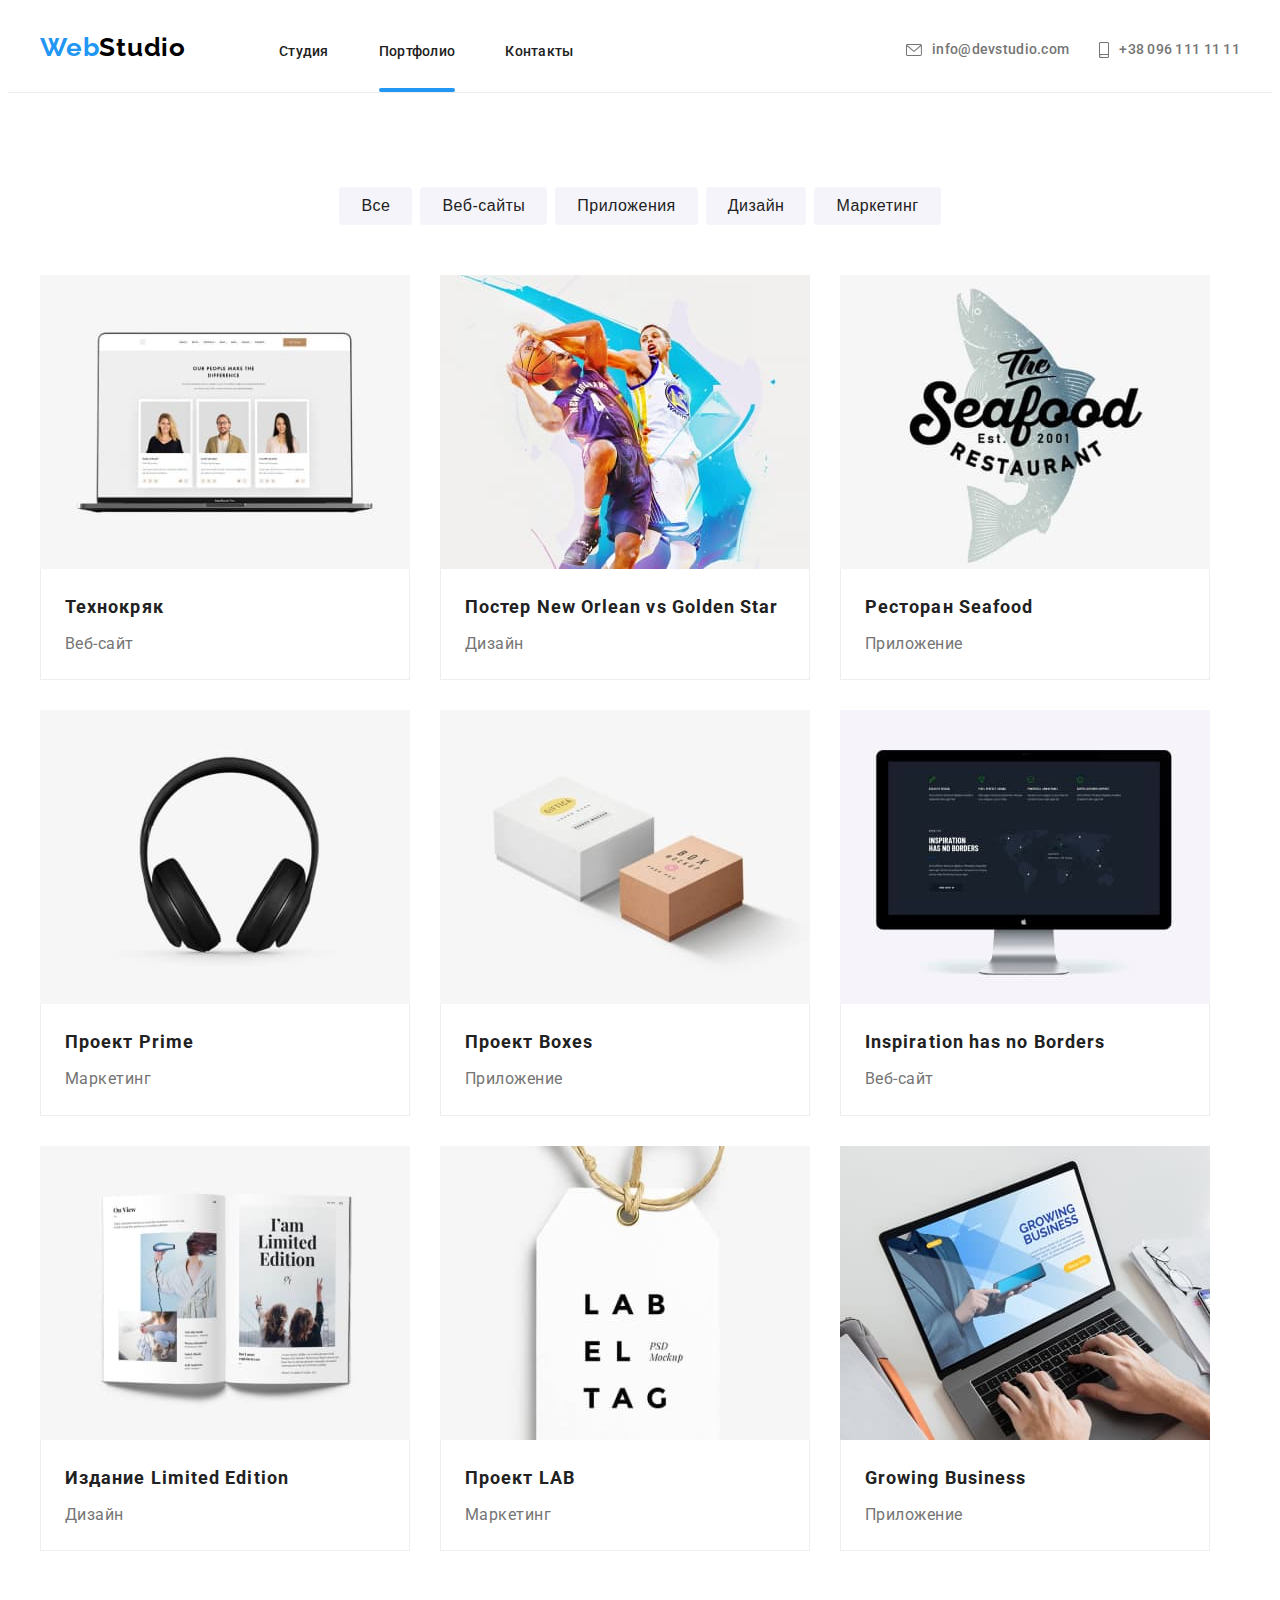
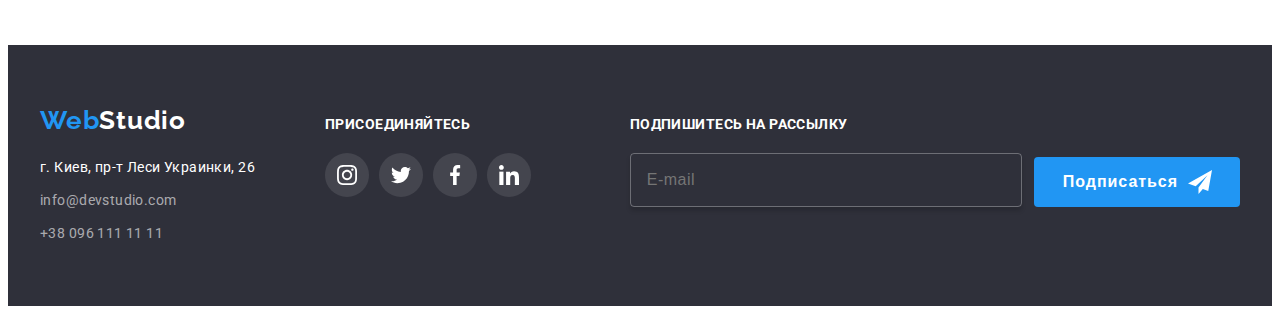
==== portfolio.html @ 8628cba4 "Initial commit" ====
<!DOCTYPE html>
<html lang="ru">
  <head>
    <meta charset="UTF-8" />
    <meta http-equiv="X-UA-Compatible" content="IE=edge" />
    <meta name="viewport" content="width=device-width, initial-scale=1.0" />
    <title>WebStudio</title>
    <link rel="preconnect" href="https://fonts.googleapis.com" />
    <link rel="preconnect" href="https://fonts.gstatic.com" crossorigin />
    <link
      href="https://fonts.googleapis.com/css2?family=Raleway:wght@700&family=Roboto:wght@400;500;700;900&display=swap"
      rel="stylesheet"
    />
    <link
      rel="stylesheet"
      href="https://cdnjs.cloudflare.com/ajax/libs/modern-normalize/1.1.0/modern-normalize.min.css"
      integrity="sha512-wpPYUAdjBVSE4KJnH1VR1HeZfpl1ub8YT/NKx4PuQ5NmX2tKuGu6U/JRp5y+Y8XG2tV+wKQpNHVUX03MfMFn9Q=="
      crossorigin="anonymous"
      referrerpolicy="no-referrer"
    />
    <link rel="stylesheet" href="./css/main.min.css" />
  </head>
  <body>
    <header class="header">
      <div class="container header__container">
        <a class="logo header__logo" lang="en" href="./index.html"
          >Web<span class="header__logo-studio--color">Studio</span>
        </a>
        <nav>
          <ul class="wrap">
            <li class="header__list">
              <a class="header__nav" href="./index.html">Студия</a>
            </li>
            <li class="header__list">
              <a class="header__nav header__nav--current" href="./portfolio.html">Портфолио</a>
            </li>
            <li class="header__list">
              <a class="header__nav" href="">Контакты</a>
            </li>
          </ul>
        </nav>
        <ul class="header__contacts--position">
          <li>
            <a class="header__contacts header--gmail-position" href="mailto:info@devstudio.com">
              <svg class="header__contacts-icon" width="16" height="12">
                <use href="./images/icons.svg#icon-envelope"></use></svg
              >info@devstudio.com</a
            >
          </li>
          <li>
            <a class="header__contacts" href="tel:+380961111111">
              <svg class="header__contacts-icon" width="10" height="16">
                <use href="./images/icons.svg#icon-smartphone"></use></svg
              >+38 096 111 11 11</a
            >
          </li>
        </ul>
      </div>
    </header>
    <main>
      <h1 class="visually-hidden">WebStudio Портфолио</h1>
      <section class="portfolio">
        <div class="container">
          <ul class="wrap portfolio__button-list">
            <li class="portfolio__button-list--item">
              <button class="portfolio__button" type="button">Все</button>
            </li>
            <li class="portfolio__button-list--item">
              <button class="portfolio__button" type="button">Веб-сайты</button>
            </li>
            <li class="portfolio__button-list--item">
              <button class="portfolio__button" type="button">Приложения</button>
            </li>
            <li class="portfolio__button-list--item">
              <button class="portfolio__button" type="button">Дизайн</button>
            </li>
            <li class="portfolio__button-list--item">
              <button class="portfolio__button" type="button">Маркетинг</button>
            </li>
          </ul>
          <ul class="card__list">
            <li class="card__list--item">
              <div class="card__text--wrap">
                <img src="./images/portfolio1.jpg" width="370" height="294" alt="Технокряк" />
                <p class="card__top-text">
                  Ресурс предлагает комплексные предложения с разным уровнем функционала и сервисов.
                  Все это позволит посетителю получить исчерпывающие сведения о компании или частном
                  лице.
                </p>
              </div>
              <div class="card--item">
                <h2 class="card__name">Технокряк</h2>
                <p class="card__name--item">Веб-сайт</p>
              </div>
            </li>
            <li class="card__list--item">
              <div class="card__text--wrap">
                <img
                  src="./images/portfolio2.jpg"
                  width="370"
                  height="294"
                  alt="Постер New Orlean vs Golden Star"
                />
                <p class="card__top-text">
                  Ресурс предлагает комплексные предложения с разным уровнем функционала и сервисов.
                  Все это позволит посетителю получить исчерпывающие сведения о компании или частном
                  лице.
                </p>
              </div>
              <div class="card--item">
                <h2 class="card__name">Постер <span lang="en">New Orlean vs Golden Star</span></h2>
                <p class="card__name--item">Дизайн</p>
              </div>
            </li>
            <li class="card__list--item">
              <div class="card__text--wrap">
                <img
                  src="./images/portfolio3.jpg"
                  width="370"
                  height="294"
                  alt="Ресторан Seafood"
                />
                <p class="card__top-text">
                  Ресурс предлагает комплексные предложения с разным уровнем функционала и сервисов.
                  Все это позволит посетителю получить исчерпывающие сведения о компании или частном
                  лице.
                </p>
              </div>
              <div class="card--item">
                <h2 class="card__name">Ресторан <span lang="en">Seafood</span></h2>
                <p class="card__name--item">Приложение</p>
              </div>
            </li>
            <li class="card__list--item">
              <div class="card__text--wrap">
                <img src="./images/portfolio4.jpg" width="370" height="294" alt="Проект Prime" />
                <p class="card__top-text">
                  Ресурс предлагает комплексные предложения с разным уровнем функционала и сервисов.
                  Все это позволит посетителю получить исчерпывающие сведения о компании или частном
                  лице.
                </p>
              </div>
              <div class="card--item">
                <h2 class="card__name">Проект <span lang="en">Prime</span></h2>
                <p class="card__name--item">Маркетинг</p>
              </div>
            </li>
            <li class="card__list--item">
              <div class="card__text--wrap">
                <img src="./images/portfolio5.jpg" width="370" height="294" alt="Проект Boxes" />
                <p class="card__top-text">
                  Ресурс предлагает комплексные предложения с разным уровнем функционала и сервисов.
                  Все это позволит посетителю получить исчерпывающие сведения о компании или частном
                  лице.
                </p>
              </div>
              <div class="card--item">
                <h2 class="card__name">Проект <span lang="en">Boxes</span></h2>
                <p class="card__name--item">Приложение</p>
              </div>
            </li>
            <li class="card__list--item">
              <div class="card__text--wrap">
                <img
                  src="./images/portfolio6.jpg"
                  width="370"
                  height="294"
                  alt="Inspiration has no Borders"
                />
                <p class="card__top-text">
                  Ресурс предлагает комплексные предложения с разным уровнем функционала и сервисов.
                  Все это позволит посетителю получить исчерпывающие сведения о компании или частном
                  лице.
                </p>
              </div>
              <div class="card--item">
                <h2 class="card__name" lang="en">Inspiration has no Borders</h2>
                <p class="card__name--item">Веб-сайт</p>
              </div>
            </li>
            <li class="card__list--item">
              <div class="card__text--wrap">
                <img
                  src="./images/portfolio7.jpg"
                  width="370"
                  height="294"
                  alt="Издание Limited Edition"
                />
                <p class="card__top-text">
                  Ресурс предлагает комплексные предложения с разным уровнем функционала и сервисов.
                  Все это позволит посетителю получить исчерпывающие сведения о компании или частном
                  лице.
                </p>
              </div>
              <div class="card--item">
                <h2 class="card__name">Издание <span lang="en">Limited Edition</span></h2>
                <p class="card__name--item">Дизайн</p>
              </div>
            </li>
            <li class="card__list--item">
              <div class="card__text--wrap">
                <img src="./images/portfolio8.jpg" width="370" height="294" alt="Проект LAB" />
                <p class="card__top-text">
                  Ресурс предлагает комплексные предложения с разным уровнем функционала и сервисов.
                  Все это позволит посетителю получить исчерпывающие сведения о компании или частном
                  лице.
                </p>
              </div>
              <div class="card--item">
                <h2 class="card__name">Проект <span lang="en">LAB</span></h2>
                <p class="card__name--item">Маркетинг</p>
              </div>
            </li>
            <li class="card__list--item">
              <div class="card__text--wrap">
                <img
                  src="./images/portfolio9.jpg"
                  width="370"
                  height="294"
                  alt="Growing Business"
                />
                <p class="card__top-text">
                  Ресурс предлагает комплексные предложения с разным уровнем функционала и сервисов.
                  Все это позволит посетителю получить исчерпывающие сведения о компании или частном
                  лице.
                </p>
              </div>
              <div class="card--item">
                <h2 class="card__name" lang="en">Growing Business</h2>
                <p class="card__name--item">Приложение</p>
              </div>
            </li>
          </ul>
        </div>
      </section>
    </main>
    <footer class="footer">
      <div class="footer__wrap container">
        <div class="footer__item">
          <div class="footer__logo">
            <a class="logo" lang="en" href="./index.html"
              >Web<span class="footer__logo-studio--color">Studio</span>
            </a>
          </div>
          <address>
            <ul>
              <li class="address__list">
                <p>г. Киев, пр-т Леси Украинки, 26</p>
              </li>
              <li class="address__list">
                <a class="footer__contacts" href="mailto:info@devstudio.com">info@devstudio.com</a>
              </li>
              <li class="address__list">
                <a class="footer__contacts" href="tel:+380961111111">+38 096 111 11 11</a>
              </li>
            </ul>
          </address>
        </div>
        <div class="conect">
          <p class="conect__item">присоединяйтесь</p>
          <ul class="soc-list">
            <li class="soc-list__item">
              <a class="soc-list__link soc-list--color-white" href="">
                <svg width="20" height="20">
                  <use href="./images/icons.svg#icon-instagram"></use>
                </svg>
              </a>
            </li>
            <li class="soc-list__item">
              <a class="soc-list__link soc-list--color-white" href="">
                <svg width="20" height="20">
                  <use href="./images/icons.svg#icon-twitter"></use>
                </svg>
              </a>
            </li>
            <li class="soc-list__item">
              <a class="soc-list__link soc-list--color-white" href="">
                <svg width="20" height="20">
                  <use href="./images/icons.svg#icon-facebook"></use>
                </svg>
              </a>
            </li>
            <li class="soc-list__item">
              <a class="soc-list__link soc-list--color-white" href="">
                <svg width="20" height="20">
                  <use href="./images/icons.svg#icon-linkedin"></use>
                </svg>
              </a>
            </li>
          </ul>
        </div>
        <form class="footer__form">
          <div>
            <label class="footer__label" for="footer-mail">Подпишитесь на рассылку</label>
            <input
              class="footer__input"
              type="text"
              name="mail"
              id="footer-mail"
              placeholder="E-mail"
            />
          </div>
          <button class="button footer__button--position" type="submit">
            Подписаться
            <svg class="footer-button-icon" width="24" height="24">
              <use href="./images/icons.svg#icon-icon-send"></use>
            </svg>
          </button>
        </form>
      </div>
    </footer>
  </body>
</html>
---- css/main.min.css ----
body{font-family:var(--primary-font);color:#757575}.wrap{display:flex;align-items:center}.container{width:1200px;margin-right:auto;margin-left:auto;padding-right:15px;padding-left:15px}:root{--title-text-color: #212121;--primary-color: #757575;--white-color: #FFFFFF;--black-color: #000000;--accent-color: #2196F3;--primary-font: "Roboto", Tahoma, sans-serif;--secondary-font: "Raleway", Tahoma, sans-serif;--transition: 250ms cubic-bezier(0.4, 0, 0.2, 1);--primary-background-color: #2F303A;--secondary-background-color: #F5F4FA}p,h1,h2,h3,h4,h5,h6{margin:0}ul{list-style:none;padding-left:0;margin:0}img{display:block}a{text-decoration:none}.visually-hidden{position:absolute;white-space:nowrap;width:1px;height:1px;overflow:hidden;border:0;padding:15px;clip:rect(0 0 0 0);clip-path:inset(50%);margin:-1px}.logo{font-family:var(--secondary-font);font-style:normal;font-weight:700;font-size:26px;line-height:1.19;letter-spacing:.03em;color:var(--accent-color)}.header__logo{margin-right:93px;padding:24px 0}.header__logo-studio--color{color:var(--black-color)}.footer__logo{margin-bottom:20px}.footer__logo-studio--color{color:var(--white-color)}.backdrop{position:fixed;top:0;left:0;width:100%;height:100%;background-color:rgba(0,0,0,.2);display:flex;align-items:center;justify-content:center;transform:scale(1);transition:transform 1500ms cubic-bezier(0.4, 0, 0.2, 1),opacity 1500ms cubic-bezier(0.4, 0, 0.2, 1),visibility 1500ms cubic-bezier(0.4, 0, 0.2, 1)}.backdrop.is-hidden{opacity:0;pointer-events:none;visibility:hidden}.backdrop.is-hidden .modal{transform:scale(0)}.modal{position:absolute;padding:40px;width:528px;min-height:581px;border-radius:4px;background-color:var(--white-color);transition:transform 1500ms cubic-bezier(0.4, 0, 0.2, 1)}.client-icon{transition:fill var(--transition)}.button__close:hover .client-icon{fill:var(--accent-color)}.soc-list{display:flex;justify-content:center;align-items:center}.soc-list__item+.soc-list__item{margin-left:10px}.soc-list__link{width:44px;height:44px;border-radius:50%;display:flex;justify-content:center;align-items:center;transition:var(--transition)}.soc-list__link:hover,.soc-list__link:focus{background-color:var(--accent-color);fill:var(--white-color)}.soc-list--color-white{background-color:rgba(255,255,255,.1);fill:var(--white-color)}.soc-list__link--color-grey{background-color:var(--white-color);fill:#afb1b8}.button{font-weight:700;font-size:16px;line-height:1.87;letter-spacing:.06em;cursor:pointer;min-width:200px;min-height:50px;color:var(--white-color);background-color:var(--accent-color);border:none;border-radius:4px;transition:background-color var(--transition),box-shadow var(--transition)}.button:hover,.button:focus{background-color:#188ce8;box-shadow:0px 4px 4px rgba(0,0,0,.15)}.title__button--position{display:block;text-align:center;margin:auto}.footer__button--position{display:flex;justify-content:center;align-items:center;padding:10px 28px 10px 29px;margin-left:12px}.footer-button-icon{margin-left:10px}.button__close{position:absolute;top:8px;right:8px;width:30px;height:30px;border-radius:50%;background-color:rgba(0,0,0,0);border:1px solid rgba(0,0,0,.1);display:flex;justify-content:center;align-items:center;cursor:pointer}.form__button--position{display:block;font-family:inherit;text-align:center;margin-left:auto;margin-right:auto;padding:10px 55px 10px 56px}.portfolio__button-list{margin-bottom:50px;justify-content:center}.portfolio__button-list--item:not(:last-child){margin-right:8px}.portfolio__button{font-weight:500;font-size:16px;line-height:1.62;letter-spacing:.03em;cursor:pointer;border:none;border-radius:4px;color:var(--title-text-color);background-color:#f5f4fa;padding:6px 22px;text-align:center;transition:background-color var(--transition),box-shadow var(--transition)}.portfolio__button:hover,.portfolio__button:focus{color:var(--white-color);background-color:var(--accent-color);box-shadow:0px 3px 1px rgba(0,0,0,.1),0px 1px 2px rgba(0,0,0,.08),0px 2px 2px rgba(0,0,0,.12)}.footer__form{display:flex;align-items:flex-end;margin-left:auto}.footer__label{display:block;color:var(--white-color);font-weight:700;font-size:14px;line-height:1.14;letter-spacing:.03em;text-transform:uppercase;margin-bottom:20px}.footer__input{width:358px;height:50px;border:1px solid rgba(255,255,255,.3);box-shadow:0px 4px 4px rgba(0,0,0,.15);border-radius:4px;background-color:rgba(0,0,0,0);padding-left:16px;padding-right:16px}.footer__input:placeholder-shown{font-size:16px;letter-spacing:.03em;color:rgba(255,255,255,.6)}.modal-title{font-weight:700;font-size:20px;line-height:1.15;text-align:center;letter-spacing:.03em;color:var(--title-text-color);margin-bottom:12px}.modal-field{margin-bottom:10px}.modal-field.text{margin-bottom:20px}.modal-input{display:block;font-size:12px;line-height:1.17;letter-spacing:.01em;color:var(--primary-color);margin-bottom:4px}.modal-user-input{width:100%;height:40px;border:1px solid rgba(33,33,33,.2);border-radius:4px;padding-left:42px;transition:border-color var(--transition)}.modal-user-coment{width:100%;height:120px;border:1px solid rgba(33,33,33,.2);border-radius:4px;padding:12px 16px;resize:none;transition:border-color var(--transition)}.modal-user-coment::placeholder{font-size:12px;line-height:1.17;letter-spacing:.01em;color:rgba(117,117,117,.5)}.modal-input-wrap{position:relative}.input-icon{position:absolute;top:50%;left:12px;transform:translateY(-50%);fill:var(--title-text-color);transition:fill var(--transition)}.modal-field:focus-within .input-icon{fill:var(--accent-color)}.modal-field:focus-within .modal-user-input{outline:none;border-color:var(--accent-color)}.modal-field:focus-within .modal-user-coment{outline:none;border-color:var(--accent-color)}.check-text{display:block;font-weight:400;font-size:14px;letter-spacing:.03em;color:var(--primary-color);margin-bottom:30px}.check-link{color:var(--accent-color)}.modal-field-accept{position:relative;display:block;color:var(--primary-color);font-size:14px;line-height:1.71;letter-spacing:.03em;padding-left:36px;margin-bottom:30px}.input-accept{display:block;position:absolute;left:12px;top:50%;transform:translateY(-50%);width:16px;height:15px;border:2px solid var(--title-text-color);border-radius:4px}.input-accept-hidden:checked~.input-accept{background-color:var(--accent-color);border:none;background-image:url(../images/icon-accept.svg);background-repeat:no-repeat;background-size:auto;background-position:center}.header{border-bottom:1px solid #ececec}.header__container{display:flex;align-items:baseline}.header__list{padding:32px 0;position:relative}.header__list:not(:last-child){margin-right:50px}.header__nav--current{color:var(--accent-color)}.header__nav--current::after{position:absolute;content:"";left:0;bottom:0;width:100%;height:4px;border-radius:2px;background:var(--accent-color)}.header__nav{font-weight:500;font-size:14px;line-height:1.14;letter-spacing:.02em;color:var(--title-text-color);transition:color 250ms var(--transition)}.header__nav:hover,.header__nav:focus{color:var(--accent-color)}.header__contacts--position{display:flex;align-items:center;margin-left:auto}.header__contacts{font-weight:500;font-size:14px;line-height:1.14;letter-spacing:.02em;color:var(--primary-color);fill:var(--primary-color);display:flex;align-items:center;transition:color var(--transition),fill var(--transition)}.header__contacts:hover,.header__contacts:focus{color:var(--accent-color);fill:var(--accent-color)}.header--gmail-position{margin-right:30px}.header__contacts-icon{margin-right:10px}.title{background-color:var(--primary-background-color);padding:200px 0;text-align:center;background-image:linear-gradient(rgba(47, 48, 58, 0.4), rgba(47, 48, 58, 0.4)),url(../images/img_fon.jpg);background-repeat:no-repeat;background-position:50% 50%}.title__text{font-weight:900;font-size:44px;line-height:1.36;letter-spacing:.06em;text-transform:uppercase;color:var(--white-color);max-width:700px;margin:0 auto 30px auto}.features{padding-top:94px}.features__list{width:270px}.features__list:not(:last-child){margin-right:30px}.features__icon{width:270px;height:120px;background-color:#f5f4fa;border-radius:4px;margin-bottom:30px;display:flex;justify-content:center;align-items:center}.features__list--item{font-size:14px;line-height:1.14;letter-spacing:.03em;text-transform:uppercase;margin-bottom:10px;color:var(--title-text-color)}.features__list--aside{font-size:14px;line-height:1.71;letter-spacing:.03em}.work{position:relative;padding-top:94px;padding-bottom:94px}.work__title{font-weight:700;font-size:36px;line-height:1.16;text-align:center;letter-spacing:.03em;color:var(--title-text-color);margin-bottom:50px}.work__list:not(:last-child){margin-right:30px}.work__list{position:relative}.work__text{position:absolute;bottom:0;width:100%;padding-top:27px;padding-bottom:27px;font-weight:700;font-size:14px;line-height:1.14;text-align:center;letter-spacing:.03em;text-transform:uppercase;color:var(--white-color);background-color:rgba(47,48,58,.8)}.team{background-color:var(--secondary-background-color);padding:94px 0}.title__team{font-weight:700;font-size:36px;line-height:1.16;text-align:center;letter-spacing:.03em;margin-bottom:50px;color:var(--title-text-color)}.team__list{background:var(--white-color);box-shadow:0px 1px 3px rgba(0,0,0,.12),0px 1px 1px rgba(0,0,0,.14),0px 2px 1px rgba(0,0,0,.2);border-radius:0 0 4px 4px}.team__list:not(:last-child){margin-right:30px}.team__card{padding-top:30px;padding-bottom:30px}.team__name{font-weight:500;font-size:16px;line-height:1.18;text-align:center;letter-spacing:.03em;margin-bottom:10px;color:var(--title-text-color)}.team__prof{font-size:16px;line-height:1.18;text-align:center;letter-spacing:.03em;margin-bottom:16px}.clients{padding:94px 0}.clients__title{font-weight:700;font-size:36px;line-height:1.16;text-align:center;letter-spacing:.03em;margin-bottom:50px;color:var(--title-text-color)}.clients__list+.clients__list{margin-left:30px}.clients__link{width:170px;height:92px;display:flex;justify-content:center;align-items:center;border:1px solid #afb1b8;border-radius:4px;fill:#afb1b8;transition:fill var(--transition),border var(--transition)}.clients__link:hover,.clients__link:focus{border:1px solid var(--accent-color);fill:var(--accent-color)}.footer{background:var(--primary-background-color);padding:60px 0}.footer__wrap{display:flex;align-items:baseline}.footer__item{margin-right:70px}.address__list{font-style:normal;font-weight:400;font-size:14px;line-height:1.71;letter-spacing:.03em;color:var(--white-color);margin-bottom:9px}.address__list:last-child{margin-bottom:0}.footer__contacts{color:rgba(255,255,255,.6);transition:color 250ms var(--transition)}.footer__contacts:hover,.footer__contacts:focus{color:var(--accent-color)}.conect__item{font-weight:700;font-size:14px;line-height:1.14;letter-spacing:.03em;text-transform:uppercase;color:var(--white-color);margin-bottom:20px}.portfolio{padding-top:94px;padding-bottom:94px}.card__list{display:flex;flex-wrap:wrap}.card__list--item{width:370px;margin-right:30px;margin-bottom:30px;transition:box-shadow var(--transition)}.card__list--item:hover,.card__list--item:focus{box-shadow:0px 3px 1px rgba(0,0,0,.1),0px 1px 2px rgba(0,0,0,.08),0px 2px 2px rgba(0,0,0,.12);border-radius:4px}.card__list--item:nth-child(3n){margin-right:0}.card__list--item:nth-last-child(-n+3){margin-bottom:0}.card__text--wrap{position:relative;overflow:hidden}.card__top-text{position:absolute;top:0;background-color:rgba(33,150,243,.9);color:var(--white-color);font-weight:400;font-size:18px;line-height:1.55;letter-spacing:.03em;padding:63px 24px;height:100%;transform:translateY(101%);transition:transform var(--transition);overflow:auto}.card__list--item:hover .card__top-text{transform:translateY(0%)}.card--item{border-right:1px solid #eee;border-bottom:1px solid #eee;border-left:1px solid #eee;padding:20px 24px}.card__name{font-weight:700;font-size:18px;line-height:2;letter-spacing:.06em;color:var(--title-text-color);margin-bottom:4px}.card__name--item{font-size:16px;line-height:1.9;letter-spacing:.03em}/*# sourceMappingURL=main.min.css.map */
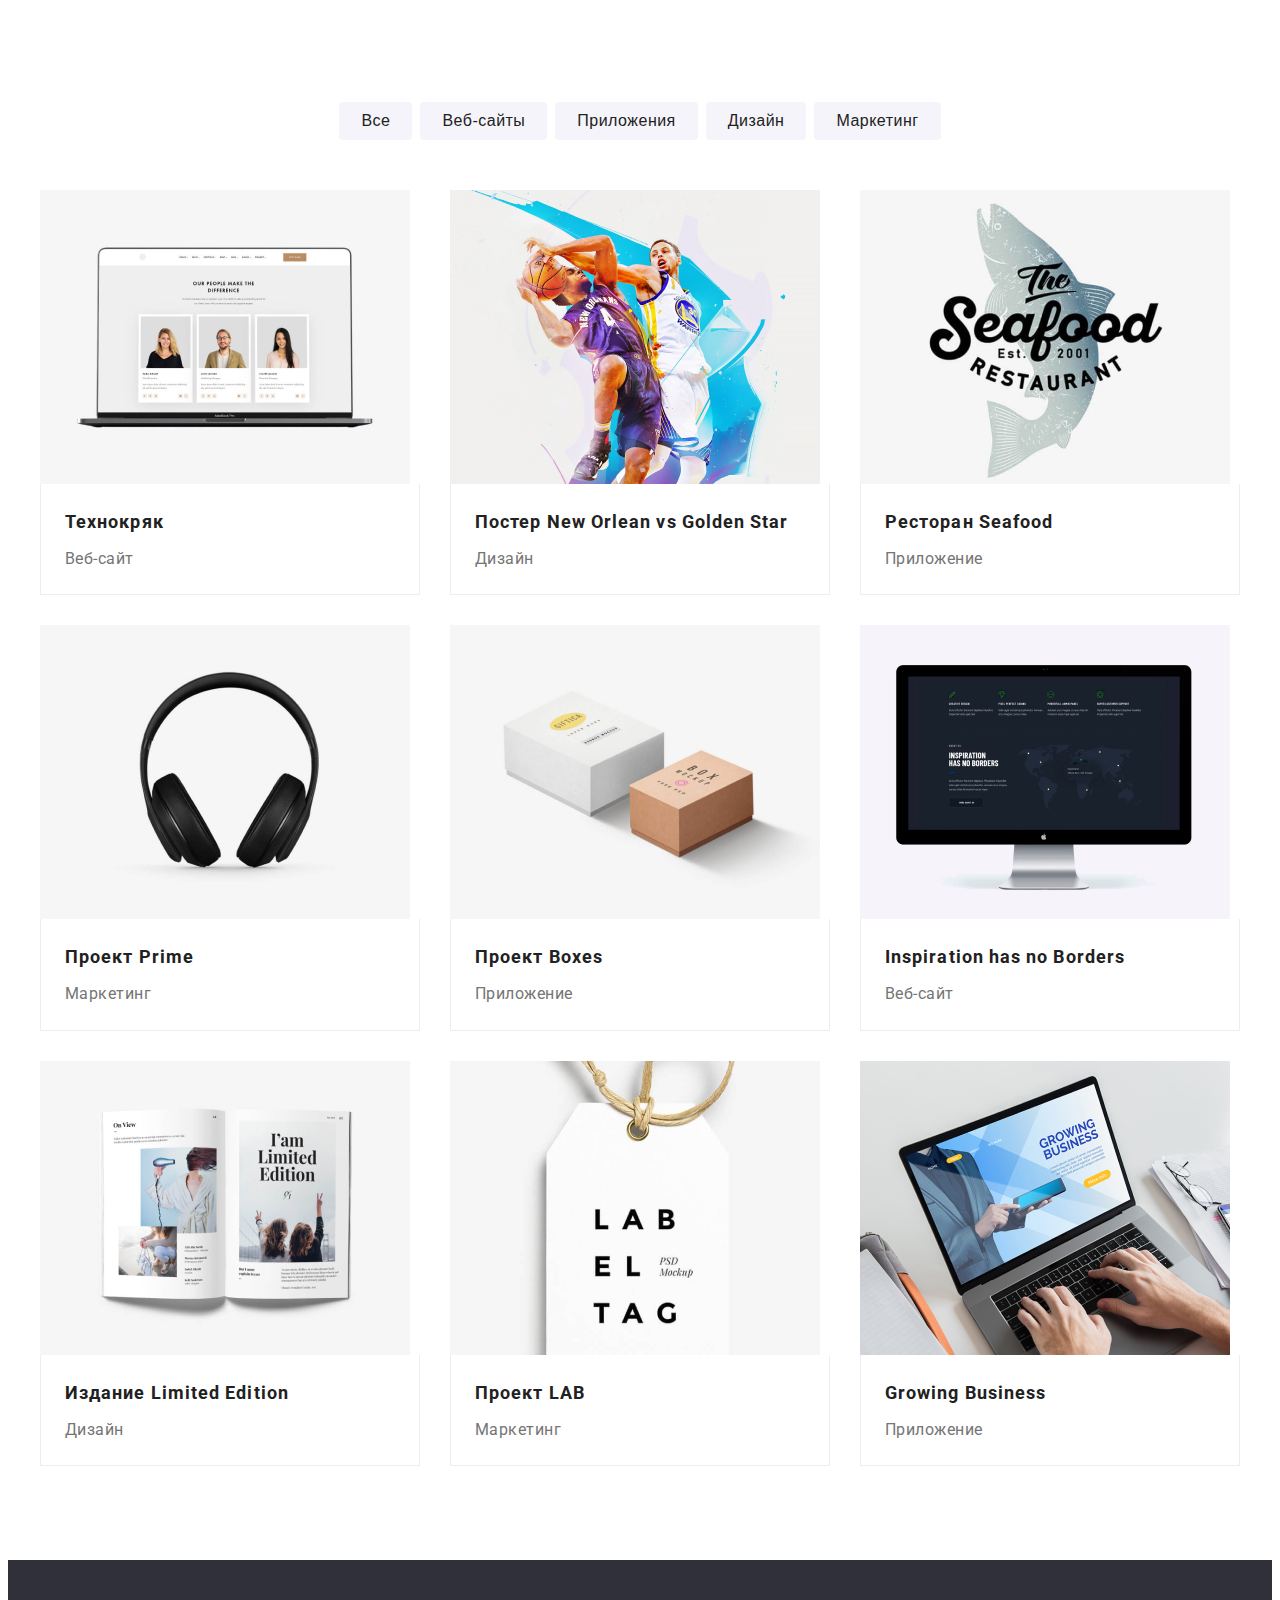
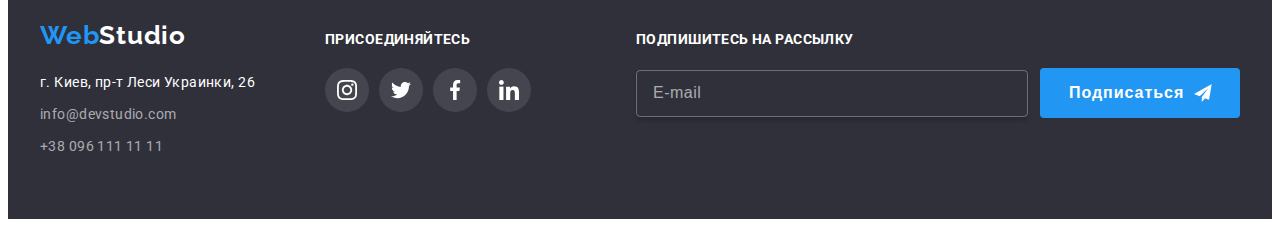
==== commit 838a0e59: "homework 8 75%" ====
--- a/portfolio.html
+++ b/portfolio.html
@@ -21,7 +21,7 @@
     <link rel="stylesheet" href="./css/main.min.css" />
   </head>
   <body>
-    <header class="header">
+    <!-- <header class="header">
       <div class="container header__container">
         <a class="logo header__logo" lang="en" href="./index.html"
           >Web<span class="header__logo-studio--color">Studio</span>
@@ -56,49 +56,70 @@
           </li>
         </ul>
       </div>
-    </header>
+    </header> -->
     <main>
       <h1 class="visually-hidden">WebStudio Портфолио</h1>
       <section class="portfolio">
         <div class="container">
-          <ul class="wrap portfolio__button-list">
-            <li class="portfolio__button-list--item">
+          <ul class="portfolio__button-list">
+            <li class="portfolio__button-item">
               <button class="portfolio__button" type="button">Все</button>
             </li>
-            <li class="portfolio__button-list--item">
+            <li class="portfolio__button-item">
               <button class="portfolio__button" type="button">Веб-сайты</button>
             </li>
-            <li class="portfolio__button-list--item">
+            <li class="portfolio__button-item">
               <button class="portfolio__button" type="button">Приложения</button>
             </li>
-            <li class="portfolio__button-list--item">
+            <li class="portfolio__button-item">
               <button class="portfolio__button" type="button">Дизайн</button>
             </li>
-            <li class="portfolio__button-list--item">
+            <li class="portfolio__button-item">
               <button class="portfolio__button" type="button">Маркетинг</button>
             </li>
           </ul>
           <ul class="card__list">
-            <li class="card__list--item">
-              <div class="card__text--wrap">
-                <img src="./images/portfolio1.jpg" width="370" height="294" alt="Технокряк" />
-                <p class="card__top-text">
-                  Ресурс предлагает комплексные предложения с разным уровнем функционала и сервисов.
-                  Все это позволит посетителю получить исчерпывающие сведения о компании или частном
-                  лице.
-                </p>
-              </div>
-              <div class="card--item">
+            <li class="card__item">
+              <div class="card__text--wrap">
+                <img
+                  class="card__image"
+                  srcset="
+                    ./images/portfolio/portfolio1-tablet.jpg     354w,
+                    ./images/portfolio/portfolio1-desktop.jpg    370w,
+                    ./images/portfolio/portfolio1-mobile.jpg     450w,
+                    ./images/portfolio/portfolio1-tablet@2x.jpg  708w,
+                    ./images/portfolio/portfolio1-desktop@2x.jpg 740w,
+                    ./images/portfolio/portfolio1-mobile@2x.jpg  900w
+                  "
+                  sizes="(min-width: 1200px) 370px, (min-width: 768px) 354px, (min-width:480px) 450px, 100vw"
+                  src="./images/portfolio/portfolio1-mobile.jpg"
+                  alt="Технокряк"
+                />
+                <p class="card__top-text">
+                  Ресурс предлагает комплексные предложения с разным уровнем функционала и сервисов.
+                  Все это позволит посетителю получить исчерпывающие сведения о компании или частном
+                  лице.
+                </p>
+              </div>
+              <div class="card-item">
                 <h2 class="card__name">Технокряк</h2>
-                <p class="card__name--item">Веб-сайт</p>
-              </div>
-            </li>
-            <li class="card__list--item">
-              <div class="card__text--wrap">
-                <img
-                  src="./images/portfolio2.jpg"
-                  width="370"
-                  height="294"
+                <p class="card__name-item">Веб-сайт</p>
+              </div>
+            </li>
+            <li class="card__item">
+              <div class="card__text--wrap">
+                <img
+                  class="card__image"
+                  srcset="
+                    ./images/portfolio/portfolio2-tablet.jpg     354w,
+                    ./images/portfolio/portfolio2-desktop.jpg    370w,
+                    ./images/portfolio/portfolio2-mobile.jpg     450w,
+                    ./images/portfolio/portfolio2-tablet@2x.jpg  708w,
+                    ./images/portfolio/portfolio2-desktop@2x.jpg 740w,
+                    ./images/portfolio/portfolio2-mobile@2x.jpg  900w
+                  "
+                  sizes="(min-width: 1200px) 370px, (min-width: 768px) 354px, (min-width:480px) 450px, 100vw"
+                  src="./images/portfolio/portfolio2-mobile.jpg"
                   alt="Постер New Orlean vs Golden Star"
                 />
                 <p class="card__top-text">
@@ -107,17 +128,25 @@
                   лице.
                 </p>
               </div>
-              <div class="card--item">
+              <div class="card-item">
                 <h2 class="card__name">Постер <span lang="en">New Orlean vs Golden Star</span></h2>
-                <p class="card__name--item">Дизайн</p>
-              </div>
-            </li>
-            <li class="card__list--item">
-              <div class="card__text--wrap">
-                <img
-                  src="./images/portfolio3.jpg"
-                  width="370"
-                  height="294"
+                <p class="card__name-item">Дизайн</p>
+              </div>
+            </li>
+            <li class="card__item">
+              <div class="card__text--wrap">
+                <img
+                  class="card__image"
+                  srcset="
+                    ./images/portfolio/portfolio3-tablet.jpg     354w,
+                    ./images/portfolio/portfolio3-desktop.jpg    370w,
+                    ./images/portfolio/portfolio3-mobile.jpg     450w,
+                    ./images/portfolio/portfolio3-tablet@2x.jpg  708w,
+                    ./images/portfolio/portfolio3-desktop@2x.jpg 740w,
+                    ./images/portfolio/portfolio3-mobile@2x.jpg  900w
+                  "
+                  sizes="(min-width: 1200px) 370px, (min-width: 768px) 354px, (min-width:480px) 450px, 100vw"
+                  src="./images/portfolio/portfolio3-mobile.jpg"
                   alt="Ресторан Seafood"
                 />
                 <p class="card__top-text">
@@ -126,45 +155,79 @@
                   лице.
                 </p>
               </div>
-              <div class="card--item">
+              <div class="card-item">
                 <h2 class="card__name">Ресторан <span lang="en">Seafood</span></h2>
-                <p class="card__name--item">Приложение</p>
-              </div>
-            </li>
-            <li class="card__list--item">
-              <div class="card__text--wrap">
-                <img src="./images/portfolio4.jpg" width="370" height="294" alt="Проект Prime" />
-                <p class="card__top-text">
-                  Ресурс предлагает комплексные предложения с разным уровнем функционала и сервисов.
-                  Все это позволит посетителю получить исчерпывающие сведения о компании или частном
-                  лице.
-                </p>
-              </div>
-              <div class="card--item">
+                <p class="card__name-item">Приложение</p>
+              </div>
+            </li>
+            <li class="card__item">
+              <div class="card__text--wrap">
+                <img
+                  class="card__image"
+                  srcset="
+                    ./images/portfolio/portfolio4-tablet.jpg     354w,
+                    ./images/portfolio/portfolio4-desktop.jpg    370w,
+                    ./images/portfolio/portfolio4-mobile.jpg     450w,
+                    ./images/portfolio/portfolio4-tablet@2x.jpg  708w,
+                    ./images/portfolio/portfolio4-desktop@2x.jpg 740w,
+                    ./images/portfolio/portfolio4-mobile@2x.jpg  900w
+                  "
+                  sizes="(min-width: 1200px) 370px, (min-width: 768px) 354px, (min-width:480px) 450px, 100vw"
+                  src="./images/portfolio/portfolio4-mobile.jpg"
+                  alt="Проект Prime"
+                />
+                <p class="card__top-text">
+                  Ресурс предлагает комплексные предложения с разным уровнем функционала и сервисов.
+                  Все это позволит посетителю получить исчерпывающие сведения о компании или частном
+                  лице.
+                </p>
+              </div>
+              <div class="card-item">
                 <h2 class="card__name">Проект <span lang="en">Prime</span></h2>
-                <p class="card__name--item">Маркетинг</p>
-              </div>
-            </li>
-            <li class="card__list--item">
-              <div class="card__text--wrap">
-                <img src="./images/portfolio5.jpg" width="370" height="294" alt="Проект Boxes" />
-                <p class="card__top-text">
-                  Ресурс предлагает комплексные предложения с разным уровнем функционала и сервисов.
-                  Все это позволит посетителю получить исчерпывающие сведения о компании или частном
-                  лице.
-                </p>
-              </div>
-              <div class="card--item">
+                <p class="card__name-item">Маркетинг</p>
+              </div>
+            </li>
+            <li class="card__item">
+              <div class="card__text--wrap">
+                <img
+                  class="card__image"
+                  srcset="
+                    ./images/portfolio/portfolio5-tablet.jpg     354w,
+                    ./images/portfolio/portfolio5-desktop.jpg    370w,
+                    ./images/portfolio/portfolio5-mobile.jpg     450w,
+                    ./images/portfolio/portfolio5-tablet@2x.jpg  708w,
+                    ./images/portfolio/portfolio5-desktop@2x.jpg 740w,
+                    ./images/portfolio/portfolio5-mobile@2x.jpg  900w
+                  "
+                  sizes="(min-width: 1200px) 370px, (min-width: 768px) 354px, (min-width:480px) 450px, 100vw"
+                  src="./images/portfolio/portfolio5-mobile.jpg"
+                  alt="Проект Boxes"
+                />
+                <p class="card__top-text">
+                  Ресурс предлагает комплексные предложения с разным уровнем функционала и сервисов.
+                  Все это позволит посетителю получить исчерпывающие сведения о компании или частном
+                  лице.
+                </p>
+              </div>
+              <div class="card-item">
                 <h2 class="card__name">Проект <span lang="en">Boxes</span></h2>
-                <p class="card__name--item">Приложение</p>
-              </div>
-            </li>
-            <li class="card__list--item">
-              <div class="card__text--wrap">
-                <img
-                  src="./images/portfolio6.jpg"
-                  width="370"
-                  height="294"
+                <p class="card__name-item">Приложение</p>
+              </div>
+            </li>
+            <li class="card__item">
+              <div class="card__text--wrap">
+                <img
+                  class="card__image"
+                  srcset="
+                    ./images/portfolio/portfolio6-tablet.jpg     354w,
+                    ./images/portfolio/portfolio6-desktop.jpg    370w,
+                    ./images/portfolio/portfolio6-mobile.jpg     450w,
+                    ./images/portfolio/portfolio6-tablet@2x.jpg  708w,
+                    ./images/portfolio/portfolio6-desktop@2x.jpg 740w,
+                    ./images/portfolio/portfolio6-mobile@2x.jpg  900w
+                  "
+                  sizes="(min-width: 1200px) 370px, (min-width: 768px) 354px, (min-width:480px) 450px, 100vw"
+                  src="./images/portfolio/portfolio6-mobile.jpg"
                   alt="Inspiration has no Borders"
                 />
                 <p class="card__top-text">
@@ -173,17 +236,25 @@
                   лице.
                 </p>
               </div>
-              <div class="card--item">
+              <div class="card-item">
                 <h2 class="card__name" lang="en">Inspiration has no Borders</h2>
-                <p class="card__name--item">Веб-сайт</p>
-              </div>
-            </li>
-            <li class="card__list--item">
-              <div class="card__text--wrap">
-                <img
-                  src="./images/portfolio7.jpg"
-                  width="370"
-                  height="294"
+                <p class="card__name-item">Веб-сайт</p>
+              </div>
+            </li>
+            <li class="card__item">
+              <div class="card__text--wrap">
+                <img
+                  class="card__image"
+                  srcset="
+                    ./images/portfolio/portfolio7-tablet.jpg     354w,
+                    ./images/portfolio/portfolio7-desktop.jpg    370w,
+                    ./images/portfolio/portfolio7-mobile.jpg     450w,
+                    ./images/portfolio/portfolio7-tablet@2x.jpg  708w,
+                    ./images/portfolio/portfolio7-desktop@2x.jpg 740w,
+                    ./images/portfolio/portfolio7-mobile@2x.jpg  900w
+                  "
+                  sizes="(min-width: 1200px) 370px, (min-width: 768px) 354px, (min-width:480px) 450px, 100vw"
+                  src="./images/portfolio/portfolio7-mobile.jpg"
                   alt="Издание Limited Edition"
                 />
                 <p class="card__top-text">
@@ -192,31 +263,52 @@
                   лице.
                 </p>
               </div>
-              <div class="card--item">
+              <div class="card-item">
                 <h2 class="card__name">Издание <span lang="en">Limited Edition</span></h2>
-                <p class="card__name--item">Дизайн</p>
-              </div>
-            </li>
-            <li class="card__list--item">
-              <div class="card__text--wrap">
-                <img src="./images/portfolio8.jpg" width="370" height="294" alt="Проект LAB" />
-                <p class="card__top-text">
-                  Ресурс предлагает комплексные предложения с разным уровнем функционала и сервисов.
-                  Все это позволит посетителю получить исчерпывающие сведения о компании или частном
-                  лице.
-                </p>
-              </div>
-              <div class="card--item">
+                <p class="card__name-item">Дизайн</p>
+              </div>
+            </li>
+            <li class="card__item">
+              <div class="card__text--wrap">
+                <img
+                  class="card__image"
+                  srcset="
+                    ./images/portfolio/portfolio8-tablet.jpg     354w,
+                    ./images/portfolio/portfolio8-desktop.jpg    370w,
+                    ./images/portfolio/portfolio8-mobile.jpg     450w,
+                    ./images/portfolio/portfolio8-tablet@2x.jpg  708w,
+                    ./images/portfolio/portfolio8-desktop@2x.jpg 740w,
+                    ./images/portfolio/portfolio8-mobile@2x.jpg  900w
+                  "
+                  sizes="(min-width: 1200px) 370px, (min-width: 768px) 354px, (min-width:480px) 450px, 100vw"
+                  src="./images/portfolio/portfolio8-mobile.jpg"
+                  alt="Проект LAB"
+                />
+                <p class="card__top-text">
+                  Ресурс предлагает комплексные предложения с разным уровнем функционала и сервисов.
+                  Все это позволит посетителю получить исчерпывающие сведения о компании или частном
+                  лице.
+                </p>
+              </div>
+              <div class="card-item">
                 <h2 class="card__name">Проект <span lang="en">LAB</span></h2>
-                <p class="card__name--item">Маркетинг</p>
-              </div>
-            </li>
-            <li class="card__list--item">
-              <div class="card__text--wrap">
-                <img
-                  src="./images/portfolio9.jpg"
-                  width="370"
-                  height="294"
+                <p class="card__name-item">Маркетинг</p>
+              </div>
+            </li>
+            <li class="card__item">
+              <div class="card__text--wrap">
+                <img
+                  class="card__image"
+                  srcset="
+                    ./images/portfolio/portfolio9-tablet.jpg     354w,
+                    ./images/portfolio/portfolio9-desktop.jpg    370w,
+                    ./images/portfolio/portfolio9-mobile.jpg     450w,
+                    ./images/portfolio/portfolio9-tablet@2x.jpg  708w,
+                    ./images/portfolio/portfolio9-desktop@2x.jpg 740w,
+                    ./images/portfolio/portfolio9-mobile@2x.jpg  900w
+                  "
+                  sizes="(min-width: 1200px) 370px, (min-width: 768px) 354px, (min-width:480px) 450px, 100vw"
+                  src="./images/portfolio/portfolio9-mobile.jpg"
                   alt="Growing Business"
                 />
                 <p class="card__top-text">
@@ -225,9 +317,9 @@
                   лице.
                 </p>
               </div>
-              <div class="card--item">
+              <div class="card-item">
                 <h2 class="card__name" lang="en">Growing Business</h2>
-                <p class="card__name--item">Приложение</p>
+                <p class="card__name-item">Приложение</p>
               </div>
             </li>
           </ul>
@@ -235,78 +327,76 @@
       </section>
     </main>
     <footer class="footer">
-      <div class="footer__wrap container">
-        <div class="footer__item">
-          <div class="footer__logo">
-            <a class="logo" lang="en" href="./index.html"
-              >Web<span class="footer__logo-studio--color">Studio</span>
-            </a>
+      <div class="footer__container container">
+        <div class="footer__wrap">
+          <div class="footer__item">
+            <div class="footer__logo">
+              <a class="logo" lang="en" href="./index.html"
+                >Web<span class="footer__logo-studio--color">Studio</span>
+              </a>
+            </div>
+            <address>
+              <ul class="address__list">
+                <li class="address__item">
+                  <p>г. Киев, пр-т Леси Украинки, 26</p>
+                </li>
+                <li class="address__item">
+                  <a class="footer__contacts" href="mailto:info@devstudio.com"
+                    >info@devstudio.com</a
+                  >
+                </li>
+                <li class="address__item">
+                  <a class="footer__contacts" href="tel:+380961111111">+38 096 111 11 11</a>
+                </li>
+              </ul>
+            </address>
           </div>
-          <address>
-            <ul>
-              <li class="address__list">
-                <p>г. Киев, пр-т Леси Украинки, 26</p>
+          <div class="conect">
+            <p class="conect__item">присоединяйтесь</p>
+            <ul class="soc-list">
+              <li class="soc-list__item">
+                <a class="soc-list__link soc-list--color-white" href="">
+                  <svg width="20" height="20">
+                    <use href="./images/icons.svg#icon-instagram"></use>
+                  </svg>
+                </a>
               </li>
-              <li class="address__list">
-                <a class="footer__contacts" href="mailto:info@devstudio.com">info@devstudio.com</a>
+              <li class="soc-list__item">
+                <a class="soc-list__link soc-list--color-white" href="">
+                  <svg width="20" height="20">
+                    <use href="./images/icons.svg#icon-twitter"></use>
+                  </svg>
+                </a>
               </li>
-              <li class="address__list">
-                <a class="footer__contacts" href="tel:+380961111111">+38 096 111 11 11</a>
+              <li class="soc-list__item">
+                <a class="soc-list__link soc-list--color-white" href="">
+                  <svg width="20" height="20">
+                    <use href="./images/icons.svg#icon-facebook"></use>
+                  </svg>
+                </a>
+              </li>
+              <li class="soc-list__item">
+                <a class="soc-list__link soc-list--color-white" href="">
+                  <svg width="20" height="20">
+                    <use href="./images/icons.svg#icon-linkedin"></use>
+                  </svg>
+                </a>
               </li>
             </ul>
-          </address>
+          </div>
         </div>
-        <div class="conect">
-          <p class="conect__item">присоединяйтесь</p>
-          <ul class="soc-list">
-            <li class="soc-list__item">
-              <a class="soc-list__link soc-list--color-white" href="">
-                <svg width="20" height="20">
-                  <use href="./images/icons.svg#icon-instagram"></use>
-                </svg>
-              </a>
-            </li>
-            <li class="soc-list__item">
-              <a class="soc-list__link soc-list--color-white" href="">
-                <svg width="20" height="20">
-                  <use href="./images/icons.svg#icon-twitter"></use>
-                </svg>
-              </a>
-            </li>
-            <li class="soc-list__item">
-              <a class="soc-list__link soc-list--color-white" href="">
-                <svg width="20" height="20">
-                  <use href="./images/icons.svg#icon-facebook"></use>
-                </svg>
-              </a>
-            </li>
-            <li class="soc-list__item">
-              <a class="soc-list__link soc-list--color-white" href="">
-                <svg width="20" height="20">
-                  <use href="./images/icons.svg#icon-linkedin"></use>
-                </svg>
-              </a>
-            </li>
-          </ul>
+        <div class="footer__form">
+          <p class="footer__form-title">Подпишитесь на рассылку</p>
+          <form class="footer__form-item">
+            <input class="footer__input" type="mail" name="mail" placeholder="E-mail" />
+            <button class="button footer__button--position" type="submit">
+              Подписаться
+              <svg class="footer-button-icon" width="24" height="24">
+                <use href="./images/icons.svg#icon-icon-send"></use>
+              </svg>
+            </button>
+          </form>
         </div>
-        <form class="footer__form">
-          <div>
-            <label class="footer__label" for="footer-mail">Подпишитесь на рассылку</label>
-            <input
-              class="footer__input"
-              type="text"
-              name="mail"
-              id="footer-mail"
-              placeholder="E-mail"
-            />
-          </div>
-          <button class="button footer__button--position" type="submit">
-            Подписаться
-            <svg class="footer-button-icon" width="24" height="24">
-              <use href="./images/icons.svg#icon-icon-send"></use>
-            </svg>
-          </button>
-        </form>
       </div>
     </footer>
   </body>
--- a/css/main.min.css
+++ b/css/main.min.css
@@ -1 +1 @@
-body{font-family:var(--primary-font);color:#757575}.wrap{display:flex;align-items:center}.container{width:1200px;margin-right:auto;margin-left:auto;padding-right:15px;padding-left:15px}:root{--title-text-color: #212121;--primary-color: #757575;--white-color: #FFFFFF;--black-color: #000000;--accent-color: #2196F3;--primary-font: "Roboto", Tahoma, sans-serif;--secondary-font: "Raleway", Tahoma, sans-serif;--transition: 250ms cubic-bezier(0.4, 0, 0.2, 1);--primary-background-color: #2F303A;--secondary-background-color: #F5F4FA}p,h1,h2,h3,h4,h5,h6{margin:0}ul{list-style:none;padding-left:0;margin:0}img{display:block}a{text-decoration:none}.visually-hidden{position:absolute;white-space:nowrap;width:1px;height:1px;overflow:hidden;border:0;padding:15px;clip:rect(0 0 0 0);clip-path:inset(50%);margin:-1px}.logo{font-family:var(--secondary-font);font-style:normal;font-weight:700;font-size:26px;line-height:1.19;letter-spacing:.03em;color:var(--accent-color)}.header__logo{margin-right:93px;padding:24px 0}.header__logo-studio--color{color:var(--black-color)}.footer__logo{margin-bottom:20px}.footer__logo-studio--color{color:var(--white-color)}.backdrop{position:fixed;top:0;left:0;width:100%;height:100%;background-color:rgba(0,0,0,.2);display:flex;align-items:center;justify-content:center;transform:scale(1);transition:transform 1500ms cubic-bezier(0.4, 0, 0.2, 1),opacity 1500ms cubic-bezier(0.4, 0, 0.2, 1),visibility 1500ms cubic-bezier(0.4, 0, 0.2, 1)}.backdrop.is-hidden{opacity:0;pointer-events:none;visibility:hidden}.backdrop.is-hidden .modal{transform:scale(0)}.modal{position:absolute;padding:40px;width:528px;min-height:581px;border-radius:4px;background-color:var(--white-color);transition:transform 1500ms cubic-bezier(0.4, 0, 0.2, 1)}.client-icon{transition:fill var(--transition)}.button__close:hover .client-icon{fill:var(--accent-color)}.soc-list{display:flex;justify-content:center;align-items:center}.soc-list__item+.soc-list__item{margin-left:10px}.soc-list__link{width:44px;height:44px;border-radius:50%;display:flex;justify-content:center;align-items:center;transition:var(--transition)}.soc-list__link:hover,.soc-list__link:focus{background-color:var(--accent-color);fill:var(--white-color)}.soc-list--color-white{background-color:rgba(255,255,255,.1);fill:var(--white-color)}.soc-list__link--color-grey{background-color:var(--white-color);fill:#afb1b8}.button{font-weight:700;font-size:16px;line-height:1.87;letter-spacing:.06em;cursor:pointer;min-width:200px;min-height:50px;color:var(--white-color);background-color:var(--accent-color);border:none;border-radius:4px;transition:background-color var(--transition),box-shadow var(--transition)}.button:hover,.button:focus{background-color:#188ce8;box-shadow:0px 4px 4px rgba(0,0,0,.15)}.title__button--position{display:block;text-align:center;margin:auto}.footer__button--position{display:flex;justify-content:center;align-items:center;padding:10px 28px 10px 29px;margin-left:12px}.footer-button-icon{margin-left:10px}.button__close{position:absolute;top:8px;right:8px;width:30px;height:30px;border-radius:50%;background-color:rgba(0,0,0,0);border:1px solid rgba(0,0,0,.1);display:flex;justify-content:center;align-items:center;cursor:pointer}.form__button--position{display:block;font-family:inherit;text-align:center;margin-left:auto;margin-right:auto;padding:10px 55px 10px 56px}.portfolio__button-list{margin-bottom:50px;justify-content:center}.portfolio__button-list--item:not(:last-child){margin-right:8px}.portfolio__button{font-weight:500;font-size:16px;line-height:1.62;letter-spacing:.03em;cursor:pointer;border:none;border-radius:4px;color:var(--title-text-color);background-color:#f5f4fa;padding:6px 22px;text-align:center;transition:background-color var(--transition),box-shadow var(--transition)}.portfolio__button:hover,.portfolio__button:focus{color:var(--white-color);background-color:var(--accent-color);box-shadow:0px 3px 1px rgba(0,0,0,.1),0px 1px 2px rgba(0,0,0,.08),0px 2px 2px rgba(0,0,0,.12)}.footer__form{display:flex;align-items:flex-end;margin-left:auto}.footer__label{display:block;color:var(--white-color);font-weight:700;font-size:14px;line-height:1.14;letter-spacing:.03em;text-transform:uppercase;margin-bottom:20px}.footer__input{width:358px;height:50px;border:1px solid rgba(255,255,255,.3);box-shadow:0px 4px 4px rgba(0,0,0,.15);border-radius:4px;background-color:rgba(0,0,0,0);padding-left:16px;padding-right:16px}.footer__input:placeholder-shown{font-size:16px;letter-spacing:.03em;color:rgba(255,255,255,.6)}.modal-title{font-weight:700;font-size:20px;line-height:1.15;text-align:center;letter-spacing:.03em;color:var(--title-text-color);margin-bottom:12px}.modal-field{margin-bottom:10px}.modal-field.text{margin-bottom:20px}.modal-input{display:block;font-size:12px;line-height:1.17;letter-spacing:.01em;color:var(--primary-color);margin-bottom:4px}.modal-user-input{width:100%;height:40px;border:1px solid rgba(33,33,33,.2);border-radius:4px;padding-left:42px;transition:border-color var(--transition)}.modal-user-coment{width:100%;height:120px;border:1px solid rgba(33,33,33,.2);border-radius:4px;padding:12px 16px;resize:none;transition:border-color var(--transition)}.modal-user-coment::placeholder{font-size:12px;line-height:1.17;letter-spacing:.01em;color:rgba(117,117,117,.5)}.modal-input-wrap{position:relative}.input-icon{position:absolute;top:50%;left:12px;transform:translateY(-50%);fill:var(--title-text-color);transition:fill var(--transition)}.modal-field:focus-within .input-icon{fill:var(--accent-color)}.modal-field:focus-within .modal-user-input{outline:none;border-color:var(--accent-color)}.modal-field:focus-within .modal-user-coment{outline:none;border-color:var(--accent-color)}.check-text{display:block;font-weight:400;font-size:14px;letter-spacing:.03em;color:var(--primary-color);margin-bottom:30px}.check-link{color:var(--accent-color)}.modal-field-accept{position:relative;display:block;color:var(--primary-color);font-size:14px;line-height:1.71;letter-spacing:.03em;padding-left:36px;margin-bottom:30px}.input-accept{display:block;position:absolute;left:12px;top:50%;transform:translateY(-50%);width:16px;height:15px;border:2px solid var(--title-text-color);border-radius:4px}.input-accept-hidden:checked~.input-accept{background-color:var(--accent-color);border:none;background-image:url(../images/icon-accept.svg);background-repeat:no-repeat;background-size:auto;background-position:center}.header{border-bottom:1px solid #ececec}.header__container{display:flex;align-items:baseline}.header__list{padding:32px 0;position:relative}.header__list:not(:last-child){margin-right:50px}.header__nav--current{color:var(--accent-color)}.header__nav--current::after{position:absolute;content:"";left:0;bottom:0;width:100%;height:4px;border-radius:2px;background:var(--accent-color)}.header__nav{font-weight:500;font-size:14px;line-height:1.14;letter-spacing:.02em;color:var(--title-text-color);transition:color 250ms var(--transition)}.header__nav:hover,.header__nav:focus{color:var(--accent-color)}.header__contacts--position{display:flex;align-items:center;margin-left:auto}.header__contacts{font-weight:500;font-size:14px;line-height:1.14;letter-spacing:.02em;color:var(--primary-color);fill:var(--primary-color);display:flex;align-items:center;transition:color var(--transition),fill var(--transition)}.header__contacts:hover,.header__contacts:focus{color:var(--accent-color);fill:var(--accent-color)}.header--gmail-position{margin-right:30px}.header__contacts-icon{margin-right:10px}.title{background-color:var(--primary-background-color);padding:200px 0;text-align:center;background-image:linear-gradient(rgba(47, 48, 58, 0.4), rgba(47, 48, 58, 0.4)),url(../images/img_fon.jpg);background-repeat:no-repeat;background-position:50% 50%}.title__text{font-weight:900;font-size:44px;line-height:1.36;letter-spacing:.06em;text-transform:uppercase;color:var(--white-color);max-width:700px;margin:0 auto 30px auto}.features{padding-top:94px}.features__list{width:270px}.features__list:not(:last-child){margin-right:30px}.features__icon{width:270px;height:120px;background-color:#f5f4fa;border-radius:4px;margin-bottom:30px;display:flex;justify-content:center;align-items:center}.features__list--item{font-size:14px;line-height:1.14;letter-spacing:.03em;text-transform:uppercase;margin-bottom:10px;color:var(--title-text-color)}.features__list--aside{font-size:14px;line-height:1.71;letter-spacing:.03em}.work{position:relative;padding-top:94px;padding-bottom:94px}.work__title{font-weight:700;font-size:36px;line-height:1.16;text-align:center;letter-spacing:.03em;color:var(--title-text-color);margin-bottom:50px}.work__list:not(:last-child){margin-right:30px}.work__list{position:relative}.work__text{position:absolute;bottom:0;width:100%;padding-top:27px;padding-bottom:27px;font-weight:700;font-size:14px;line-height:1.14;text-align:center;letter-spacing:.03em;text-transform:uppercase;color:var(--white-color);background-color:rgba(47,48,58,.8)}.team{background-color:var(--secondary-background-color);padding:94px 0}.title__team{font-weight:700;font-size:36px;line-height:1.16;text-align:center;letter-spacing:.03em;margin-bottom:50px;color:var(--title-text-color)}.team__list{background:var(--white-color);box-shadow:0px 1px 3px rgba(0,0,0,.12),0px 1px 1px rgba(0,0,0,.14),0px 2px 1px rgba(0,0,0,.2);border-radius:0 0 4px 4px}.team__list:not(:last-child){margin-right:30px}.team__card{padding-top:30px;padding-bottom:30px}.team__name{font-weight:500;font-size:16px;line-height:1.18;text-align:center;letter-spacing:.03em;margin-bottom:10px;color:var(--title-text-color)}.team__prof{font-size:16px;line-height:1.18;text-align:center;letter-spacing:.03em;margin-bottom:16px}.clients{padding:94px 0}.clients__title{font-weight:700;font-size:36px;line-height:1.16;text-align:center;letter-spacing:.03em;margin-bottom:50px;color:var(--title-text-color)}.clients__list+.clients__list{margin-left:30px}.clients__link{width:170px;height:92px;display:flex;justify-content:center;align-items:center;border:1px solid #afb1b8;border-radius:4px;fill:#afb1b8;transition:fill var(--transition),border var(--transition)}.clients__link:hover,.clients__link:focus{border:1px solid var(--accent-color);fill:var(--accent-color)}.footer{background:var(--primary-background-color);padding:60px 0}.footer__wrap{display:flex;align-items:baseline}.footer__item{margin-right:70px}.address__list{font-style:normal;font-weight:400;font-size:14px;line-height:1.71;letter-spacing:.03em;color:var(--white-color);margin-bottom:9px}.address__list:last-child{margin-bottom:0}.footer__contacts{color:rgba(255,255,255,.6);transition:color 250ms var(--transition)}.footer__contacts:hover,.footer__contacts:focus{color:var(--accent-color)}.conect__item{font-weight:700;font-size:14px;line-height:1.14;letter-spacing:.03em;text-transform:uppercase;color:var(--white-color);margin-bottom:20px}.portfolio{padding-top:94px;padding-bottom:94px}.card__list{display:flex;flex-wrap:wrap}.card__list--item{width:370px;margin-right:30px;margin-bottom:30px;transition:box-shadow var(--transition)}.card__list--item:hover,.card__list--item:focus{box-shadow:0px 3px 1px rgba(0,0,0,.1),0px 1px 2px rgba(0,0,0,.08),0px 2px 2px rgba(0,0,0,.12);border-radius:4px}.card__list--item:nth-child(3n){margin-right:0}.card__list--item:nth-last-child(-n+3){margin-bottom:0}.card__text--wrap{position:relative;overflow:hidden}.card__top-text{position:absolute;top:0;background-color:rgba(33,150,243,.9);color:var(--white-color);font-weight:400;font-size:18px;line-height:1.55;letter-spacing:.03em;padding:63px 24px;height:100%;transform:translateY(101%);transition:transform var(--transition);overflow:auto}.card__list--item:hover .card__top-text{transform:translateY(0%)}.card--item{border-right:1px solid #eee;border-bottom:1px solid #eee;border-left:1px solid #eee;padding:20px 24px}.card__name{font-weight:700;font-size:18px;line-height:2;letter-spacing:.06em;color:var(--title-text-color);margin-bottom:4px}.card__name--item{font-size:16px;line-height:1.9;letter-spacing:.03em}/*# sourceMappingURL=main.min.css.map */+body{font-family:var(--primary-font);color:#757575}.wrap{display:flex;align-items:center}.container{width:100%;margin-right:auto;margin-left:auto;padding-right:15px;padding-left:15px}@media screen and (min-width: 480px){.container{width:480px}}@media screen and (min-width: 768px){.container{width:768px}}@media screen and (min-width: 1200px){.container{width:1200px}}:root{--title-text-color: #212121;--primary-color: #757575;--white-color: #FFFFFF;--black-color: #000000;--accent-color: #2196F3;--primary-font: "Roboto", Tahoma, sans-serif;--secondary-font: "Raleway", Tahoma, sans-serif;--transition: 250ms cubic-bezier(0.4, 0, 0.2, 1);--primary-background-color: #2F303A;--secondary-background-color: #F5F4FA}p,h1,h2,h3,h4,h5,h6{margin:0}ul{list-style:none;padding-left:0;margin:0}img{display:block}a{text-decoration:none}.visually-hidden{position:absolute;white-space:nowrap;width:1px;height:1px;overflow:hidden;border:0;padding:15px;clip:rect(0 0 0 0);clip-path:inset(50%);margin:-1px}.logo{font-family:var(--secondary-font);font-style:normal;font-weight:700;font-size:26px;line-height:1.19;letter-spacing:.03em;color:var(--accent-color)}.header__logo{margin-right:93px;padding:24px 0}.header__logo-studio--color{color:var(--black-color)}.footer__logo{margin-bottom:20px}.footer__logo-studio--color{color:var(--white-color)}.backdrop{position:fixed;top:0;left:0;width:100%;height:100%;background-color:rgba(0,0,0,.2);display:flex;align-items:center;justify-content:center;transform:scale(1);transition:transform 1500ms cubic-bezier(0.4, 0, 0.2, 1),opacity 1500ms cubic-bezier(0.4, 0, 0.2, 1),visibility 1500ms cubic-bezier(0.4, 0, 0.2, 1)}.backdrop.is-hidden{opacity:0;pointer-events:none;visibility:hidden}.backdrop.is-hidden .modal{transform:scale(0)}.modal{position:absolute;padding:40px;width:528px;min-height:581px;border-radius:4px;background-color:var(--white-color);transition:transform 1500ms cubic-bezier(0.4, 0, 0.2, 1)}.client-icon{transition:fill var(--transition)}.button__close:hover .client-icon{fill:var(--accent-color)}.soc-list{display:flex;justify-content:center;align-items:center}.soc-list__item+.soc-list__item{margin-left:10px}.soc-list__link{width:44px;height:44px;border-radius:50%;display:flex;justify-content:center;align-items:center;transition:var(--transition)}.soc-list__link:hover,.soc-list__link:focus{background-color:var(--accent-color);fill:var(--white-color)}.soc-list--color-white{background-color:rgba(255,255,255,.1);fill:var(--white-color)}.soc-list__link--color-grey{background-color:var(--white-color);fill:#afb1b8}.button{font-weight:700;font-size:16px;line-height:1.87;letter-spacing:.06em;cursor:pointer;min-width:200px;min-height:50px;color:var(--white-color);background-color:var(--accent-color);border:none;border-radius:4px;transition:background-color var(--transition),box-shadow var(--transition)}.button:hover,.button:focus{background-color:#188ce8;box-shadow:0px 4px 4px rgba(0,0,0,.15)}.title__button--position{display:block;text-align:center;margin:auto}.footer__button--position{width:200px;display:flex;align-items:center;padding:10px 28px 10px 29px;margin-left:auto;margin-right:auto}@media screen and (min-width: 1200px){.footer__button--position{margin-left:12px}}.footer__button--position:hover{background-color:#188ce8;box-shadow:0px 4px 4px rgba(0,0,0,.15)}.footer-button-icon{margin-left:10px}.button__close{position:absolute;top:8px;right:8px;width:30px;height:30px;border-radius:50%;background-color:rgba(0,0,0,0);border:1px solid rgba(0,0,0,.1);display:flex;justify-content:center;align-items:center;cursor:pointer}.form__button--position{display:block;font-family:inherit;text-align:center;margin-left:auto;margin-right:auto;padding:10px 55px 10px 56px}.portfolio__button-list{display:flex;margin-bottom:40px}@media screen and (max-width: 767px){.portfolio__button-list{flex-wrap:wrap}}@media screen and (min-width: 768px){.portfolio__button-list{align-items:center;justify-content:center;margin-bottom:30px}}@media screen and (min-width: 1200px){.portfolio__button-list{margin-bottom:50px}}@media screen and (max-width: 767px){.portfolio__button-item{margin-top:15px}}.portfolio__button-item:not(:last-child){margin-right:8px}.portfolio__button{font-weight:500;font-size:16px;line-height:1.62;letter-spacing:.03em;cursor:pointer;border:none;border-radius:4px;color:var(--title-text-color);background-color:#f5f4fa;padding:6px 22px;text-align:center;transition:background-color var(--transition),box-shadow var(--transition)}.portfolio__button:hover,.portfolio__button:focus{color:var(--white-color);background-color:var(--accent-color);box-shadow:0px 3px 1px rgba(0,0,0,.1),0px 1px 2px rgba(0,0,0,.08),0px 2px 2px rgba(0,0,0,.12)}.modal-title{font-weight:700;font-size:20px;line-height:1.15;text-align:center;letter-spacing:.03em;color:var(--title-text-color);margin-bottom:12px}.modal-field{margin-bottom:10px}.modal-field.text{margin-bottom:20px}.modal-input{display:block;font-size:12px;line-height:1.17;letter-spacing:.01em;color:var(--primary-color);margin-bottom:4px}.modal-user-input{width:100%;height:40px;border:1px solid rgba(33,33,33,.2);border-radius:4px;padding-left:42px;transition:border-color var(--transition)}.modal-user-coment{width:100%;height:120px;border:1px solid rgba(33,33,33,.2);border-radius:4px;padding:12px 16px;resize:none;transition:border-color var(--transition)}.modal-user-coment::placeholder{font-size:12px;line-height:1.17;letter-spacing:.01em;color:rgba(117,117,117,.5)}.modal-input-wrap{position:relative}.input-icon{position:absolute;top:50%;left:12px;transform:translateY(-50%);fill:var(--title-text-color);transition:fill var(--transition)}.modal-field:focus-within .input-icon{fill:var(--accent-color)}.modal-field:focus-within .modal-user-input{outline:none;border-color:var(--accent-color)}.modal-field:focus-within .modal-user-coment{outline:none;border-color:var(--accent-color)}.check-text{display:block;font-weight:400;font-size:14px;letter-spacing:.03em;color:var(--primary-color);margin-bottom:30px}.check-link{color:var(--accent-color)}.modal-field-accept{position:relative;display:block;color:var(--primary-color);font-size:14px;line-height:1.71;letter-spacing:.03em;padding-left:36px;margin-bottom:30px}.input-accept{display:block;position:absolute;left:12px;top:50%;transform:translateY(-50%);width:16px;height:15px;border:2px solid var(--title-text-color);border-radius:4px}.input-accept-hidden:checked~.input-accept{background-color:var(--accent-color);border:none;background-image:url(../images/icon-accept.svg);background-repeat:no-repeat;background-size:auto;background-position:center}.header{border-bottom:1px solid #ececec}.header__container{display:flex;align-items:baseline}.header__list{padding:32px 0;position:relative}.header__list:not(:last-child){margin-right:50px}.header__nav--current{color:var(--accent-color)}.header__nav--current::after{position:absolute;content:"";left:0;bottom:0;width:100%;height:4px;border-radius:2px;background:var(--accent-color)}.header__nav{font-weight:500;font-size:14px;line-height:1.14;letter-spacing:.02em;color:var(--title-text-color);transition:color 250ms var(--transition)}.header__nav:hover,.header__nav:focus{color:var(--accent-color)}.header__contacts--position{display:flex;align-items:center;margin-left:auto}.header__contacts{font-weight:500;font-size:14px;line-height:1.14;letter-spacing:.02em;color:var(--primary-color);fill:var(--primary-color);display:flex;align-items:center;transition:color var(--transition),fill var(--transition)}.header__contacts:hover,.header__contacts:focus{color:var(--accent-color);fill:var(--accent-color)}.header--gmail-position{margin-right:30px}.header__contacts-icon{margin-right:10px}.title{background-color:var(--primary-background-color);padding-top:118px;padding-bottom:118px}@media screen and (max-width: 767px){.title{background-image:linear-gradient(rgba(47, 48, 58, 0.4), rgba(47, 48, 58, 0.4)),url(../images/title/title_mobile.jpg);background-repeat:no-repeat;background-position:center;background-size:cover}}@media screen and (max-width: 767px)and (min-device-pixel-ratio: 2),screen and (max-width: 767px)and (-webkit-min-device-pixel-ratio: 2),screen and (max-width: 767px)and (min-resolution: 192dpi),screen and (max-width: 767px)and (min-resolution: 2dppx){.title{background-image:linear-gradient(rgba(47, 48, 58, 0.4), rgba(47, 48, 58, 0.4)),url(../images/title/title_mobile@2x.jpg)}}@media screen and (min-width: 768px){.title{background-image:linear-gradient(rgba(47, 48, 58, 0.4), rgba(47, 48, 58, 0.4)),url(../images/title/title_tablet.jpg);background-repeat:no-repeat;background-position:center;background-size:cover;margin:0 auto}}@media screen and (min-width: 768px)and (min-device-pixel-ratio: 2),screen and (min-width: 768px)and (-webkit-min-device-pixel-ratio: 2),screen and (min-width: 768px)and (min-resolution: 192dpi),screen and (min-width: 768px)and (min-resolution: 2dppx){.title{background-image:linear-gradient(rgba(47, 48, 58, 0.4), rgba(47, 48, 58, 0.4)),url(../images/title/title_tablet@2x.jpg)}}@media screen and (min-width: 1200px){.title{padding-top:200px;padding-bottom:200px;max-width:1600px;background-image:linear-gradient(rgba(47, 48, 58, 0.4), rgba(47, 48, 58, 0.4)),url(../images/title/title_desktop.jpg)}}@media screen and (min-width: 1200px)and (min-device-pixel-ratio: 2),screen and (min-width: 1200px)and (-webkit-min-device-pixel-ratio: 2),screen and (min-width: 1200px)and (min-resolution: 192dpi),screen and (min-width: 1200px)and (min-resolution: 2dppx){.title{background-image:linear-gradient(rgba(47, 48, 58, 0.4), rgba(47, 48, 58, 0.4)),url(../images/title/title_desktop@2x.jpg)}}.title__text{max-width:360px;font-size:26px;line-height:1.61;letter-spacing:.06em;text-transform:uppercase;text-align:center;color:var(--white-color);margin:0 auto 30px auto}@media screen and (min-width: 1200px){.title__text{font-weight:900;font-size:44px;line-height:1.36;max-width:696px}}.features{padding-top:60px;padding-bottom:60px}@media screen and (min-width: 1200px){.features{padding-top:94px;padding-bottom:94px}}@media screen and (min-width: 768px){.features__list{display:flex;flex-wrap:wrap;margin-left:-30px;margin-top:-30px}}.features__item{width:100%}@media screen and (max-width: 767px){.features__item:not(:last-child){margin-bottom:30px}}@media screen and (min-width: 768px){.features__item{width:calc(50% - 30px);margin-left:30px;margin-top:30px}}@media screen and (min-width: 1200px){.features__item{width:calc(25% - 30px)}}.features__icon{width:100%;height:120px;background-color:#f5f4fa;border-radius:4px;margin-bottom:30px;display:flex;justify-content:center;align-items:center}.features__title{font-size:14px;line-height:1.14;letter-spacing:.03em;text-transform:uppercase;margin-bottom:10px;color:var(--title-text-color)}.features__description{font-size:14px;line-height:1.71;letter-spacing:.03em}@media screen and (max-width: 1199px){.work{display:none}}@media screen and (min-width: 1200px){.work{position:relative;padding-top:94px;padding-bottom:94px}}.work__title{font-weight:700;font-size:36px;line-height:1.16;text-align:center;letter-spacing:.03em;color:var(--title-text-color);margin-bottom:50px}.work__list{display:flex;align-items:center}.work__item{position:relative}.work__item:not(:last-child){margin-right:30px}.work__text{position:absolute;bottom:0;width:100%;padding-top:27px;padding-bottom:27px;font-weight:700;font-size:14px;line-height:1.14;text-align:center;letter-spacing:.03em;text-transform:uppercase;color:var(--white-color);background-color:rgba(47,48,58,.8)}.team{background-color:var(--secondary-background-color);padding-top:60px;padding-bottom:60px}@media screen and (min-width: 1200px){.team{padding-top:94px;padding-bottom:94px}}.team__title{font-weight:700;font-size:28px;line-height:1.18;text-align:center;letter-spacing:.03em;color:var(--title-text-color);margin-bottom:30px}@media screen and (min-width: 1200px){.team__title{margin-bottom:50px;font-size:36px;line-height:1.16}}@media screen and (min-width: 768px){.team__list{display:flex;flex-wrap:wrap;margin-left:-30px;margin-top:-30px}}.team__item{background:var(--white-color);box-shadow:0px 1px 3px rgba(0,0,0,.12),0px 1px 1px rgba(0,0,0,.14),0px 2px 1px rgba(0,0,0,.2);border-radius:0 0 4px 4px}@media screen and (max-width: 767px){.team__item:not(:last-child){margin-bottom:30px}}@media screen and (min-width: 768px){.team__item{width:calc(50% - 30px);margin-left:30px;margin-top:30px}}@media screen and (min-width: 1200px){.team__item{width:calc(25% - 30px)}}.team__card-photo{width:100%}.team__card{padding-top:30px;padding-bottom:30px}.team__card-name{font-weight:500;font-size:16px;line-height:1.18;text-align:center;letter-spacing:.03em;margin-bottom:10px;color:var(--title-text-color)}.team__card-prof{font-size:16px;line-height:1.18;text-align:center;letter-spacing:.03em;margin-bottom:16px}.clients{padding-top:60px;padding-bottom:60px}@media screen and (min-width: 768px){.clients{padding-top:60px;padding-bottom:60px}}@media screen and (min-width: 1200px){.clients{padding-top:94px;padding-bottom:94px}}.clients__title{font-weight:700;font-size:28px;line-height:1.18;text-align:center;letter-spacing:.03em;color:var(--title-text-color);margin-bottom:30px}@media screen and (min-width: 1200px){.clients__title{margin-bottom:50px;font-size:36px;line-height:1.16}}.clients__list{display:flex;flex-wrap:wrap;margin-left:-30px;margin-top:-30px}.clients__item{width:calc(50% - 30px);height:92px;margin-left:30px;margin-top:30px}@media screen and (min-width: 768px){.clients__item{width:calc(33.3333333333% - 30px)}}@media screen and (min-width: 1200px){.clients__item{width:calc(16.6666666667% - 30px)}}.clients__link{width:100%;height:100%;display:flex;justify-content:center;align-items:center;border:1px solid #afb1b8;border-radius:4px;fill:#afb1b8;transition:fill var(--transition),border var(--transition)}.clients__link:hover,.clients__link:focus{border:1px solid var(--accent-color);fill:var(--accent-color)}.footer{background:var(--primary-background-color);padding-top:60px;padding-bottom:60px}@media screen and (min-width: 768px)and (max-width: 1199px){.footer__container{padding-left:76px;padding-right:89px}}@media screen and (min-width: 1200px){.footer__container{display:flex;align-items:baseline}}.footer__wrap{margin-bottom:60px}@media screen and (min-width: 768px){.footer__wrap{display:flex;align-items:baseline}}@media screen and (min-width: 1200px){.footer__wrap{margin-bottom:0px}}.footer__item{text-align:center}@media screen and (max-width: 767px){.footer__item{margin-bottom:60px}}@media screen and (min-width: 1200px){.footer__item{text-align:left}}.address__list{font-style:normal;font-weight:400;font-size:14px;line-height:1.71;letter-spacing:.03em;color:var(--white-color)}.address__item:not(:last-child){margin-bottom:8px}@media screen and (max-width: 767px){.address__item:last-child{margin-bottom:60px}}.footer__contacts{color:rgba(255,255,255,.6);transition:color 250ms var(--transition)}.footer__contacts:hover,.footer__contacts:focus{color:var(--accent-color)}@media screen and (min-width: 768px){.conect{margin-left:auto}}@media screen and (min-width: 1200px){.conect{margin-left:70px}}.conect__item{font-weight:700;font-size:14px;line-height:1.14;letter-spacing:.03em;text-align:center;text-transform:uppercase;color:var(--white-color);margin-bottom:20px}@media screen and (min-width: 1200px){.conect__item{text-align:left}}@media screen and (min-width: 1200px){.footer__form{margin-left:auto}}@media screen and (min-width: 1200px){.footer__form-item{display:flex;align-items:center}}.footer__form footer-button-icon{margin-left:10px}.footer__form-title{color:var(--white-color);font-family:inherit;font-weight:700;font-size:14px;line-height:1.14;letter-spacing:.03em;text-align:center;text-transform:uppercase;margin-bottom:20px}@media screen and (min-width: 1200px){.footer__form-title{text-align:left}}.footer__input{width:100%;display:block;border:1px solid rgba(255,255,255,.3);box-shadow:0px 4px 4px rgba(0,0,0,.15);border-radius:4px;background-color:rgba(0,0,0,0);padding:15px 16px;margin-bottom:20px}@media screen and (min-width: 768px){.footer__input{width:450px;margin-left:auto;margin-right:auto}}@media screen and (min-width: 1200px){.footer__input{width:358px;margin:0}}.footer__input::placeholder{color:rgba(255,255,255,.6);font-weight:400;font-size:16px;letter-spacing:.03em}.portfolio{padding-top:94px;padding-bottom:94px}@media screen and (min-width: 768px){.card__list{display:flex;flex-wrap:wrap;margin-left:-30px;margin-top:-30px}}.card__item{transition:box-shadow var(--transition)}.card__item:hover,.card__item:focus{box-shadow:0px 3px 1px rgba(0,0,0,.1),0px 1px 2px rgba(0,0,0,.08),0px 2px 2px rgba(0,0,0,.12);border-radius:4px}@media screen and (max-width: 767px){.card__item:not(:last-child){margin-bottom:30px}}@media screen and (min-width: 768px){.card__item{width:calc(50% - 30px);margin-left:30px;margin-top:30px}}@media screen and (min-width: 1200px){.card__item{width:calc(33.3333333333% - 30px)}}.card__text--wrap{position:relative;overflow:hidden}.card__top-text{position:absolute;top:0;background-color:rgba(33,150,243,.9);color:var(--white-color);font-weight:400;font-size:18px;line-height:1.55;letter-spacing:.03em;padding:63px 24px;height:100%;transform:translateY(101%);transition:transform var(--transition);overflow:auto}.card__item:hover .card__top-text{transform:translateY(0%)}.card-item{border-right:1px solid #eee;border-bottom:1px solid #eee;border-left:1px solid #eee;padding:20px 24px}.card__name{font-weight:700;font-size:18px;line-height:2;letter-spacing:.06em;color:var(--title-text-color);margin-bottom:4px}.card__name-item{font-size:16px;line-height:1.9;letter-spacing:.03em}/*# sourceMappingURL=main.min.css.map */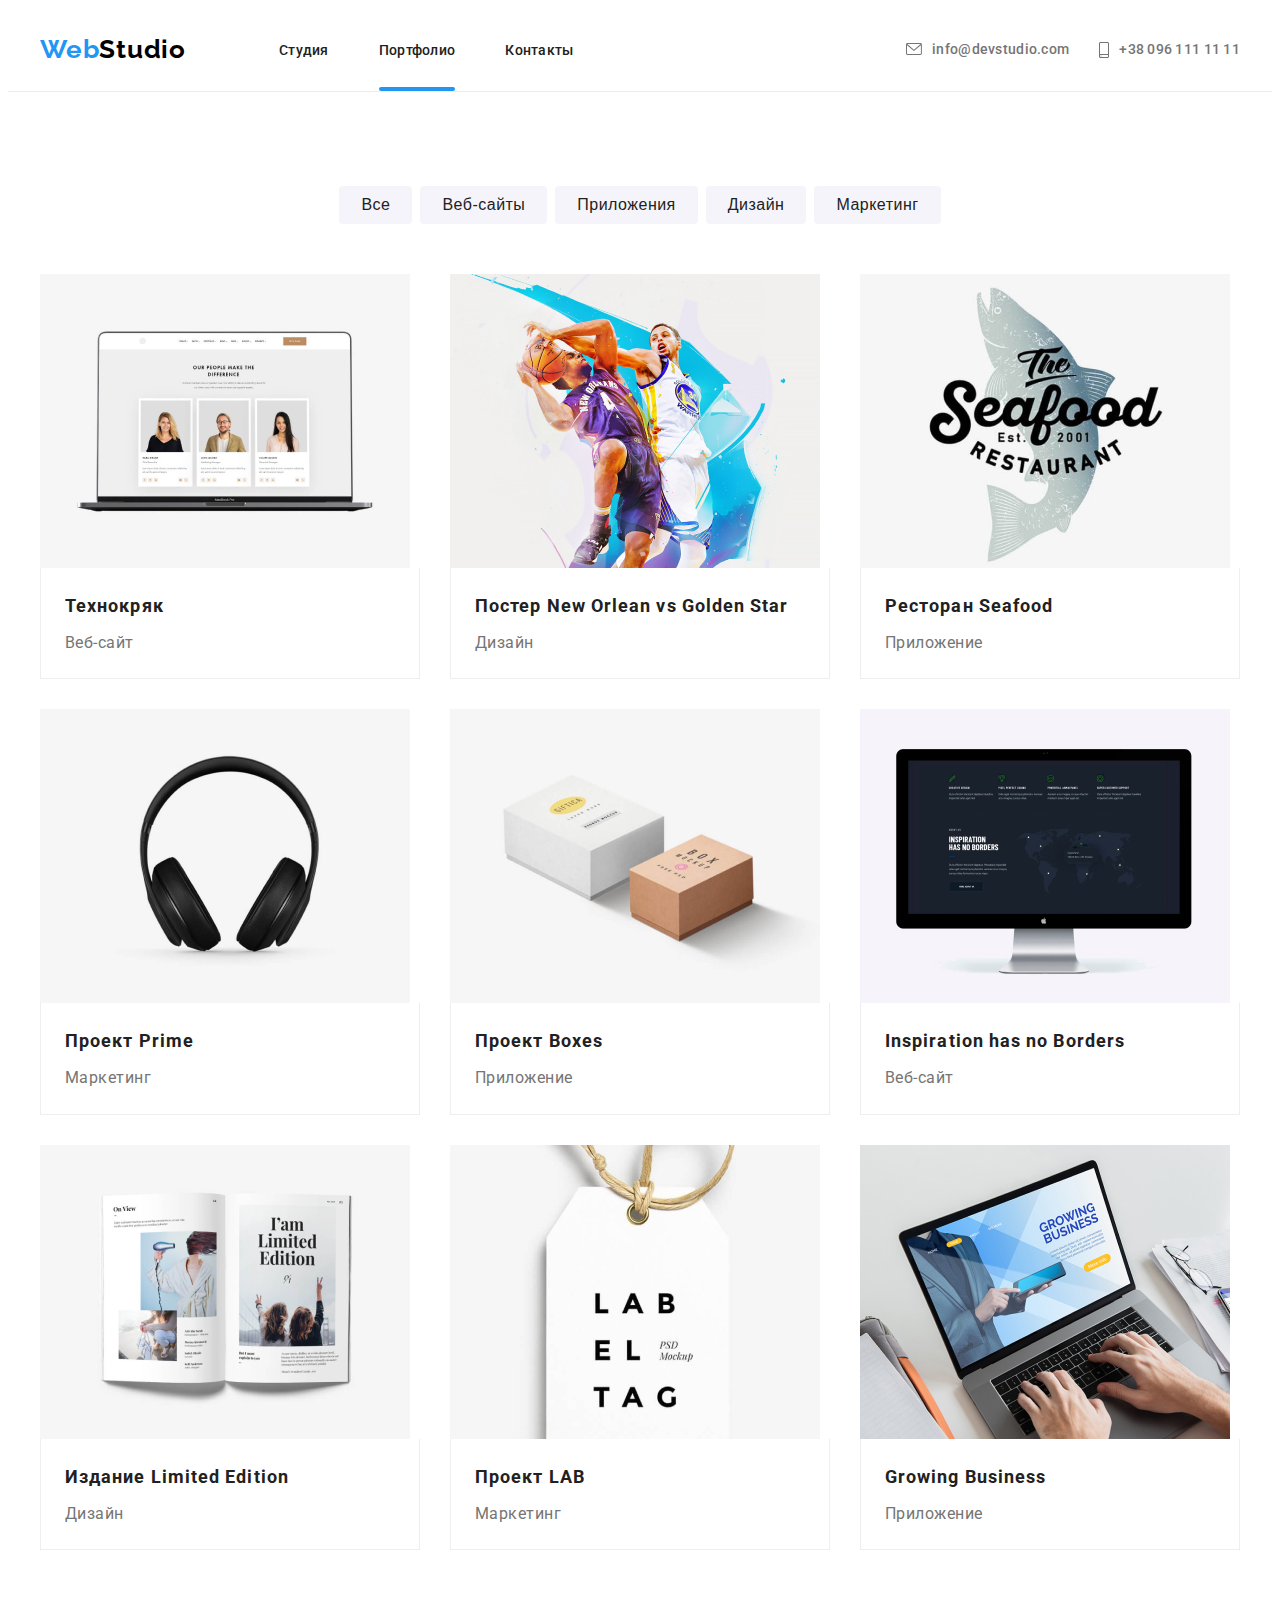
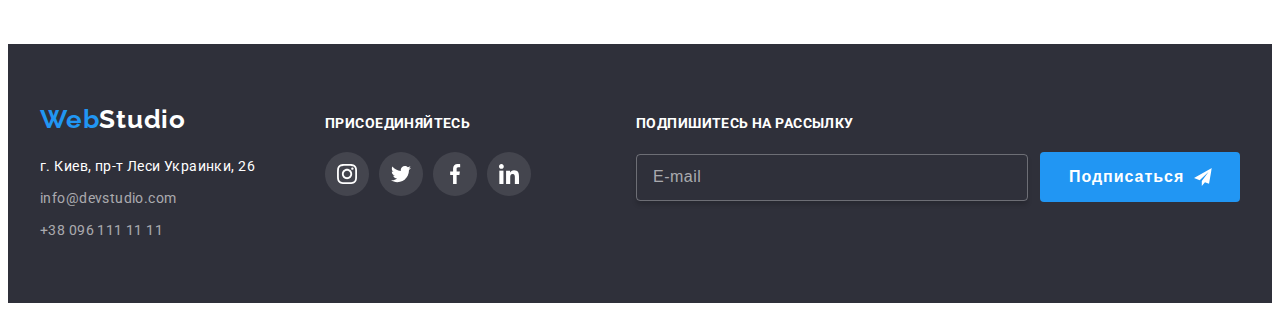
==== commit c3b0001e: "homework 8 95% not portfolio teblet" ====
--- a/portfolio.html
+++ b/portfolio.html
@@ -21,33 +21,33 @@
     <link rel="stylesheet" href="./css/main.min.css" />
   </head>
   <body>
-    <!-- <header class="header">
+    <header class="header">
       <div class="container header__container">
         <a class="logo header__logo" lang="en" href="./index.html"
           >Web<span class="header__logo-studio--color">Studio</span>
         </a>
         <nav>
-          <ul class="wrap">
-            <li class="header__list">
+          <ul class="header__list">
+            <li class="header__item">
               <a class="header__nav" href="./index.html">Студия</a>
             </li>
-            <li class="header__list">
+            <li class="header__item">
               <a class="header__nav header__nav--current" href="./portfolio.html">Портфолио</a>
             </li>
-            <li class="header__list">
+            <li class="header__item">
               <a class="header__nav" href="">Контакты</a>
             </li>
           </ul>
         </nav>
-        <ul class="header__contacts--position">
-          <li>
-            <a class="header__contacts header--gmail-position" href="mailto:info@devstudio.com">
+        <ul class="header__contacts-list">
+          <li class="header__contacts-item">
+            <a class="header__contacts header__gmail--position" href="mailto:info@devstudio.com">
               <svg class="header__contacts-icon" width="16" height="12">
                 <use href="./images/icons.svg#icon-envelope"></use></svg
               >info@devstudio.com</a
             >
           </li>
-          <li>
+          <li class="header__contacts-item">
             <a class="header__contacts" href="tel:+380961111111">
               <svg class="header__contacts-icon" width="10" height="16">
                 <use href="./images/icons.svg#icon-smartphone"></use></svg
@@ -55,8 +55,89 @@
             >
           </li>
         </ul>
+        <div>
+          <button class="menu-open menu-open-btn" aria-expanded="false" aria-controls="mobile-menu">
+            <svg class="client-icon" width="24" height="16">
+              <use href="./images/icons.svg#icon-menu_24px"></use>
+            </svg>
+          </button>
+          <div class="mobile-container mob-menu" id="mobile-menu">
+            <ul class="mobile-nav">
+              <li class="mobile-nav__item">
+                <a href="./index.html" class="mobile-nav__link">Студия</a>
+              </li>
+              <li class="mobile-nav__item">
+                <a href="./portfolio.html" class="mobile-nav__link mobile-nav__link--current"
+                  >Портфолио</a
+                >
+              </li>
+              <li class="mobile-nav__item">
+                <a href="#contacts" class="mobile-nav__link">Контакты</a>
+              </li>
+            </ul>
+            <div>
+              <ul class="mobile-contacts">
+                <li class="mobile-contacts__item">
+                  <a href="tel:+380961111111" class="mobile-contacts__tel"> +38 096 111 11 11 </a>
+                </li>
+                <li class="mobile-contacts__item">
+                  <a href="mailto:info@devstudio.com" class="mobile-contacts__mail">
+                    info@devstudio.com
+                  </a>
+                </li>
+              </ul>
+              <ul class="mobile-soc">
+                <li class="mobile-soc__item">
+                  <a
+                    href="https://www.instagram.com/"
+                    target="_blank"
+                    rel="noopener noreferrer"
+                    class="mobile-soc__link"
+                  >
+                    Instagram
+                  </a>
+                </li>
+                <li class="mobile-soc__item">
+                  <a
+                    href="https://twitter.com/"
+                    target="_blank"
+                    rel="noopener noreferrer"
+                    class="mobile-soc__link"
+                  >
+                    Twitter
+                  </a>
+                </li>
+                <li class="mobile-soc__item">
+                  <a
+                    href="https://www.facebook.com/"
+                    target="_blank"
+                    rel="noopener noreferrer"
+                    class="mobile-soc__link"
+                  >
+                    Facebook
+                  </a>
+                </li>
+                <li class="mobile-soc__item">
+                  <a
+                    href="https://www.linkedin.com/"
+                    target="_blank"
+                    rel="noopener noreferrer"
+                    class="mobile-soc__link"
+                  >
+                    Linkedin
+                  </a>
+                </li>
+              </ul>
+            </div>
+            <button class="btn__menu-close menu-close-btn">
+              <svg class="client-icon" width="18" height="18">
+                <use href="./images/icons.svg#icon-Vector"></use>
+              </svg>
+            </button>
+          </div>
+        </div>
       </div>
-    </header> -->
+    </header>
     <main>
       <h1 class="visually-hidden">WebStudio Портфолио</h1>
       <section class="portfolio">
@@ -399,5 +480,6 @@
         </div>
       </div>
     </footer>
+    <script src="./js/mobile-menu.js"></script>
   </body>
 </html>
--- a/css/main.min.css
+++ b/css/main.min.css
@@ -1 +1 @@
-body{font-family:var(--primary-font);color:#757575}.wrap{display:flex;align-items:center}.container{width:100%;margin-right:auto;margin-left:auto;padding-right:15px;padding-left:15px}@media screen and (min-width: 480px){.container{width:480px}}@media screen and (min-width: 768px){.container{width:768px}}@media screen and (min-width: 1200px){.container{width:1200px}}:root{--title-text-color: #212121;--primary-color: #757575;--white-color: #FFFFFF;--black-color: #000000;--accent-color: #2196F3;--primary-font: "Roboto", Tahoma, sans-serif;--secondary-font: "Raleway", Tahoma, sans-serif;--transition: 250ms cubic-bezier(0.4, 0, 0.2, 1);--primary-background-color: #2F303A;--secondary-background-color: #F5F4FA}p,h1,h2,h3,h4,h5,h6{margin:0}ul{list-style:none;padding-left:0;margin:0}img{display:block}a{text-decoration:none}.visually-hidden{position:absolute;white-space:nowrap;width:1px;height:1px;overflow:hidden;border:0;padding:15px;clip:rect(0 0 0 0);clip-path:inset(50%);margin:-1px}.logo{font-family:var(--secondary-font);font-style:normal;font-weight:700;font-size:26px;line-height:1.19;letter-spacing:.03em;color:var(--accent-color)}.header__logo{margin-right:93px;padding:24px 0}.header__logo-studio--color{color:var(--black-color)}.footer__logo{margin-bottom:20px}.footer__logo-studio--color{color:var(--white-color)}.backdrop{position:fixed;top:0;left:0;width:100%;height:100%;background-color:rgba(0,0,0,.2);display:flex;align-items:center;justify-content:center;transform:scale(1);transition:transform 1500ms cubic-bezier(0.4, 0, 0.2, 1),opacity 1500ms cubic-bezier(0.4, 0, 0.2, 1),visibility 1500ms cubic-bezier(0.4, 0, 0.2, 1)}.backdrop.is-hidden{opacity:0;pointer-events:none;visibility:hidden}.backdrop.is-hidden .modal{transform:scale(0)}.modal{position:absolute;padding:40px;width:528px;min-height:581px;border-radius:4px;background-color:var(--white-color);transition:transform 1500ms cubic-bezier(0.4, 0, 0.2, 1)}.client-icon{transition:fill var(--transition)}.button__close:hover .client-icon{fill:var(--accent-color)}.soc-list{display:flex;justify-content:center;align-items:center}.soc-list__item+.soc-list__item{margin-left:10px}.soc-list__link{width:44px;height:44px;border-radius:50%;display:flex;justify-content:center;align-items:center;transition:var(--transition)}.soc-list__link:hover,.soc-list__link:focus{background-color:var(--accent-color);fill:var(--white-color)}.soc-list--color-white{background-color:rgba(255,255,255,.1);fill:var(--white-color)}.soc-list__link--color-grey{background-color:var(--white-color);fill:#afb1b8}.button{font-weight:700;font-size:16px;line-height:1.87;letter-spacing:.06em;cursor:pointer;min-width:200px;min-height:50px;color:var(--white-color);background-color:var(--accent-color);border:none;border-radius:4px;transition:background-color var(--transition),box-shadow var(--transition)}.button:hover,.button:focus{background-color:#188ce8;box-shadow:0px 4px 4px rgba(0,0,0,.15)}.title__button--position{display:block;text-align:center;margin:auto}.footer__button--position{width:200px;display:flex;align-items:center;padding:10px 28px 10px 29px;margin-left:auto;margin-right:auto}@media screen and (min-width: 1200px){.footer__button--position{margin-left:12px}}.footer__button--position:hover{background-color:#188ce8;box-shadow:0px 4px 4px rgba(0,0,0,.15)}.footer-button-icon{margin-left:10px}.button__close{position:absolute;top:8px;right:8px;width:30px;height:30px;border-radius:50%;background-color:rgba(0,0,0,0);border:1px solid rgba(0,0,0,.1);display:flex;justify-content:center;align-items:center;cursor:pointer}.form__button--position{display:block;font-family:inherit;text-align:center;margin-left:auto;margin-right:auto;padding:10px 55px 10px 56px}.portfolio__button-list{display:flex;margin-bottom:40px}@media screen and (max-width: 767px){.portfolio__button-list{flex-wrap:wrap}}@media screen and (min-width: 768px){.portfolio__button-list{align-items:center;justify-content:center;margin-bottom:30px}}@media screen and (min-width: 1200px){.portfolio__button-list{margin-bottom:50px}}@media screen and (max-width: 767px){.portfolio__button-item{margin-top:15px}}.portfolio__button-item:not(:last-child){margin-right:8px}.portfolio__button{font-weight:500;font-size:16px;line-height:1.62;letter-spacing:.03em;cursor:pointer;border:none;border-radius:4px;color:var(--title-text-color);background-color:#f5f4fa;padding:6px 22px;text-align:center;transition:background-color var(--transition),box-shadow var(--transition)}.portfolio__button:hover,.portfolio__button:focus{color:var(--white-color);background-color:var(--accent-color);box-shadow:0px 3px 1px rgba(0,0,0,.1),0px 1px 2px rgba(0,0,0,.08),0px 2px 2px rgba(0,0,0,.12)}.modal-title{font-weight:700;font-size:20px;line-height:1.15;text-align:center;letter-spacing:.03em;color:var(--title-text-color);margin-bottom:12px}.modal-field{margin-bottom:10px}.modal-field.text{margin-bottom:20px}.modal-input{display:block;font-size:12px;line-height:1.17;letter-spacing:.01em;color:var(--primary-color);margin-bottom:4px}.modal-user-input{width:100%;height:40px;border:1px solid rgba(33,33,33,.2);border-radius:4px;padding-left:42px;transition:border-color var(--transition)}.modal-user-coment{width:100%;height:120px;border:1px solid rgba(33,33,33,.2);border-radius:4px;padding:12px 16px;resize:none;transition:border-color var(--transition)}.modal-user-coment::placeholder{font-size:12px;line-height:1.17;letter-spacing:.01em;color:rgba(117,117,117,.5)}.modal-input-wrap{position:relative}.input-icon{position:absolute;top:50%;left:12px;transform:translateY(-50%);fill:var(--title-text-color);transition:fill var(--transition)}.modal-field:focus-within .input-icon{fill:var(--accent-color)}.modal-field:focus-within .modal-user-input{outline:none;border-color:var(--accent-color)}.modal-field:focus-within .modal-user-coment{outline:none;border-color:var(--accent-color)}.check-text{display:block;font-weight:400;font-size:14px;letter-spacing:.03em;color:var(--primary-color);margin-bottom:30px}.check-link{color:var(--accent-color)}.modal-field-accept{position:relative;display:block;color:var(--primary-color);font-size:14px;line-height:1.71;letter-spacing:.03em;padding-left:36px;margin-bottom:30px}.input-accept{display:block;position:absolute;left:12px;top:50%;transform:translateY(-50%);width:16px;height:15px;border:2px solid var(--title-text-color);border-radius:4px}.input-accept-hidden:checked~.input-accept{background-color:var(--accent-color);border:none;background-image:url(../images/icon-accept.svg);background-repeat:no-repeat;background-size:auto;background-position:center}.header{border-bottom:1px solid #ececec}.header__container{display:flex;align-items:baseline}.header__list{padding:32px 0;position:relative}.header__list:not(:last-child){margin-right:50px}.header__nav--current{color:var(--accent-color)}.header__nav--current::after{position:absolute;content:"";left:0;bottom:0;width:100%;height:4px;border-radius:2px;background:var(--accent-color)}.header__nav{font-weight:500;font-size:14px;line-height:1.14;letter-spacing:.02em;color:var(--title-text-color);transition:color 250ms var(--transition)}.header__nav:hover,.header__nav:focus{color:var(--accent-color)}.header__contacts--position{display:flex;align-items:center;margin-left:auto}.header__contacts{font-weight:500;font-size:14px;line-height:1.14;letter-spacing:.02em;color:var(--primary-color);fill:var(--primary-color);display:flex;align-items:center;transition:color var(--transition),fill var(--transition)}.header__contacts:hover,.header__contacts:focus{color:var(--accent-color);fill:var(--accent-color)}.header--gmail-position{margin-right:30px}.header__contacts-icon{margin-right:10px}.title{background-color:var(--primary-background-color);padding-top:118px;padding-bottom:118px}@media screen and (max-width: 767px){.title{background-image:linear-gradient(rgba(47, 48, 58, 0.4), rgba(47, 48, 58, 0.4)),url(../images/title/title_mobile.jpg);background-repeat:no-repeat;background-position:center;background-size:cover}}@media screen and (max-width: 767px)and (min-device-pixel-ratio: 2),screen and (max-width: 767px)and (-webkit-min-device-pixel-ratio: 2),screen and (max-width: 767px)and (min-resolution: 192dpi),screen and (max-width: 767px)and (min-resolution: 2dppx){.title{background-image:linear-gradient(rgba(47, 48, 58, 0.4), rgba(47, 48, 58, 0.4)),url(../images/title/title_mobile@2x.jpg)}}@media screen and (min-width: 768px){.title{background-image:linear-gradient(rgba(47, 48, 58, 0.4), rgba(47, 48, 58, 0.4)),url(../images/title/title_tablet.jpg);background-repeat:no-repeat;background-position:center;background-size:cover;margin:0 auto}}@media screen and (min-width: 768px)and (min-device-pixel-ratio: 2),screen and (min-width: 768px)and (-webkit-min-device-pixel-ratio: 2),screen and (min-width: 768px)and (min-resolution: 192dpi),screen and (min-width: 768px)and (min-resolution: 2dppx){.title{background-image:linear-gradient(rgba(47, 48, 58, 0.4), rgba(47, 48, 58, 0.4)),url(../images/title/title_tablet@2x.jpg)}}@media screen and (min-width: 1200px){.title{padding-top:200px;padding-bottom:200px;max-width:1600px;background-image:linear-gradient(rgba(47, 48, 58, 0.4), rgba(47, 48, 58, 0.4)),url(../images/title/title_desktop.jpg)}}@media screen and (min-width: 1200px)and (min-device-pixel-ratio: 2),screen and (min-width: 1200px)and (-webkit-min-device-pixel-ratio: 2),screen and (min-width: 1200px)and (min-resolution: 192dpi),screen and (min-width: 1200px)and (min-resolution: 2dppx){.title{background-image:linear-gradient(rgba(47, 48, 58, 0.4), rgba(47, 48, 58, 0.4)),url(../images/title/title_desktop@2x.jpg)}}.title__text{max-width:360px;font-size:26px;line-height:1.61;letter-spacing:.06em;text-transform:uppercase;text-align:center;color:var(--white-color);margin:0 auto 30px auto}@media screen and (min-width: 1200px){.title__text{font-weight:900;font-size:44px;line-height:1.36;max-width:696px}}.features{padding-top:60px;padding-bottom:60px}@media screen and (min-width: 1200px){.features{padding-top:94px;padding-bottom:94px}}@media screen and (min-width: 768px){.features__list{display:flex;flex-wrap:wrap;margin-left:-30px;margin-top:-30px}}.features__item{width:100%}@media screen and (max-width: 767px){.features__item:not(:last-child){margin-bottom:30px}}@media screen and (min-width: 768px){.features__item{width:calc(50% - 30px);margin-left:30px;margin-top:30px}}@media screen and (min-width: 1200px){.features__item{width:calc(25% - 30px)}}.features__icon{width:100%;height:120px;background-color:#f5f4fa;border-radius:4px;margin-bottom:30px;display:flex;justify-content:center;align-items:center}.features__title{font-size:14px;line-height:1.14;letter-spacing:.03em;text-transform:uppercase;margin-bottom:10px;color:var(--title-text-color)}.features__description{font-size:14px;line-height:1.71;letter-spacing:.03em}@media screen and (max-width: 1199px){.work{display:none}}@media screen and (min-width: 1200px){.work{position:relative;padding-top:94px;padding-bottom:94px}}.work__title{font-weight:700;font-size:36px;line-height:1.16;text-align:center;letter-spacing:.03em;color:var(--title-text-color);margin-bottom:50px}.work__list{display:flex;align-items:center}.work__item{position:relative}.work__item:not(:last-child){margin-right:30px}.work__text{position:absolute;bottom:0;width:100%;padding-top:27px;padding-bottom:27px;font-weight:700;font-size:14px;line-height:1.14;text-align:center;letter-spacing:.03em;text-transform:uppercase;color:var(--white-color);background-color:rgba(47,48,58,.8)}.team{background-color:var(--secondary-background-color);padding-top:60px;padding-bottom:60px}@media screen and (min-width: 1200px){.team{padding-top:94px;padding-bottom:94px}}.team__title{font-weight:700;font-size:28px;line-height:1.18;text-align:center;letter-spacing:.03em;color:var(--title-text-color);margin-bottom:30px}@media screen and (min-width: 1200px){.team__title{margin-bottom:50px;font-size:36px;line-height:1.16}}@media screen and (min-width: 768px){.team__list{display:flex;flex-wrap:wrap;margin-left:-30px;margin-top:-30px}}.team__item{background:var(--white-color);box-shadow:0px 1px 3px rgba(0,0,0,.12),0px 1px 1px rgba(0,0,0,.14),0px 2px 1px rgba(0,0,0,.2);border-radius:0 0 4px 4px}@media screen and (max-width: 767px){.team__item:not(:last-child){margin-bottom:30px}}@media screen and (min-width: 768px){.team__item{width:calc(50% - 30px);margin-left:30px;margin-top:30px}}@media screen and (min-width: 1200px){.team__item{width:calc(25% - 30px)}}.team__card-photo{width:100%}.team__card{padding-top:30px;padding-bottom:30px}.team__card-name{font-weight:500;font-size:16px;line-height:1.18;text-align:center;letter-spacing:.03em;margin-bottom:10px;color:var(--title-text-color)}.team__card-prof{font-size:16px;line-height:1.18;text-align:center;letter-spacing:.03em;margin-bottom:16px}.clients{padding-top:60px;padding-bottom:60px}@media screen and (min-width: 768px){.clients{padding-top:60px;padding-bottom:60px}}@media screen and (min-width: 1200px){.clients{padding-top:94px;padding-bottom:94px}}.clients__title{font-weight:700;font-size:28px;line-height:1.18;text-align:center;letter-spacing:.03em;color:var(--title-text-color);margin-bottom:30px}@media screen and (min-width: 1200px){.clients__title{margin-bottom:50px;font-size:36px;line-height:1.16}}.clients__list{display:flex;flex-wrap:wrap;margin-left:-30px;margin-top:-30px}.clients__item{width:calc(50% - 30px);height:92px;margin-left:30px;margin-top:30px}@media screen and (min-width: 768px){.clients__item{width:calc(33.3333333333% - 30px)}}@media screen and (min-width: 1200px){.clients__item{width:calc(16.6666666667% - 30px)}}.clients__link{width:100%;height:100%;display:flex;justify-content:center;align-items:center;border:1px solid #afb1b8;border-radius:4px;fill:#afb1b8;transition:fill var(--transition),border var(--transition)}.clients__link:hover,.clients__link:focus{border:1px solid var(--accent-color);fill:var(--accent-color)}.footer{background:var(--primary-background-color);padding-top:60px;padding-bottom:60px}@media screen and (min-width: 768px)and (max-width: 1199px){.footer__container{padding-left:76px;padding-right:89px}}@media screen and (min-width: 1200px){.footer__container{display:flex;align-items:baseline}}.footer__wrap{margin-bottom:60px}@media screen and (min-width: 768px){.footer__wrap{display:flex;align-items:baseline}}@media screen and (min-width: 1200px){.footer__wrap{margin-bottom:0px}}.footer__item{text-align:center}@media screen and (max-width: 767px){.footer__item{margin-bottom:60px}}@media screen and (min-width: 1200px){.footer__item{text-align:left}}.address__list{font-style:normal;font-weight:400;font-size:14px;line-height:1.71;letter-spacing:.03em;color:var(--white-color)}.address__item:not(:last-child){margin-bottom:8px}@media screen and (max-width: 767px){.address__item:last-child{margin-bottom:60px}}.footer__contacts{color:rgba(255,255,255,.6);transition:color 250ms var(--transition)}.footer__contacts:hover,.footer__contacts:focus{color:var(--accent-color)}@media screen and (min-width: 768px){.conect{margin-left:auto}}@media screen and (min-width: 1200px){.conect{margin-left:70px}}.conect__item{font-weight:700;font-size:14px;line-height:1.14;letter-spacing:.03em;text-align:center;text-transform:uppercase;color:var(--white-color);margin-bottom:20px}@media screen and (min-width: 1200px){.conect__item{text-align:left}}@media screen and (min-width: 1200px){.footer__form{margin-left:auto}}@media screen and (min-width: 1200px){.footer__form-item{display:flex;align-items:center}}.footer__form footer-button-icon{margin-left:10px}.footer__form-title{color:var(--white-color);font-family:inherit;font-weight:700;font-size:14px;line-height:1.14;letter-spacing:.03em;text-align:center;text-transform:uppercase;margin-bottom:20px}@media screen and (min-width: 1200px){.footer__form-title{text-align:left}}.footer__input{width:100%;display:block;border:1px solid rgba(255,255,255,.3);box-shadow:0px 4px 4px rgba(0,0,0,.15);border-radius:4px;background-color:rgba(0,0,0,0);padding:15px 16px;margin-bottom:20px}@media screen and (min-width: 768px){.footer__input{width:450px;margin-left:auto;margin-right:auto}}@media screen and (min-width: 1200px){.footer__input{width:358px;margin:0}}.footer__input::placeholder{color:rgba(255,255,255,.6);font-weight:400;font-size:16px;letter-spacing:.03em}.portfolio{padding-top:94px;padding-bottom:94px}@media screen and (min-width: 768px){.card__list{display:flex;flex-wrap:wrap;margin-left:-30px;margin-top:-30px}}.card__item{transition:box-shadow var(--transition)}.card__item:hover,.card__item:focus{box-shadow:0px 3px 1px rgba(0,0,0,.1),0px 1px 2px rgba(0,0,0,.08),0px 2px 2px rgba(0,0,0,.12);border-radius:4px}@media screen and (max-width: 767px){.card__item:not(:last-child){margin-bottom:30px}}@media screen and (min-width: 768px){.card__item{width:calc(50% - 30px);margin-left:30px;margin-top:30px}}@media screen and (min-width: 1200px){.card__item{width:calc(33.3333333333% - 30px)}}.card__text--wrap{position:relative;overflow:hidden}.card__top-text{position:absolute;top:0;background-color:rgba(33,150,243,.9);color:var(--white-color);font-weight:400;font-size:18px;line-height:1.55;letter-spacing:.03em;padding:63px 24px;height:100%;transform:translateY(101%);transition:transform var(--transition);overflow:auto}.card__item:hover .card__top-text{transform:translateY(0%)}.card-item{border-right:1px solid #eee;border-bottom:1px solid #eee;border-left:1px solid #eee;padding:20px 24px}.card__name{font-weight:700;font-size:18px;line-height:2;letter-spacing:.06em;color:var(--title-text-color);margin-bottom:4px}.card__name-item{font-size:16px;line-height:1.9;letter-spacing:.03em}/*# sourceMappingURL=main.min.css.map */+body{font-family:var(--primary-font);color:#757575}.wrap{display:flex;align-items:center}.container{width:100%;margin-right:auto;margin-left:auto;padding-right:15px;padding-left:15px}@media screen and (min-width: 480px){.container{width:480px}}@media screen and (min-width: 768px){.container{width:768px}}@media screen and (min-width: 1200px){.container{width:1200px}}:root{--title-text-color: #212121;--primary-color: #757575;--white-color: #FFFFFF;--black-color: #000000;--accent-color: #2196F3;--primary-font: "Roboto", Tahoma, sans-serif;--secondary-font: "Raleway", Tahoma, sans-serif;--transition: 250ms cubic-bezier(0.4, 0, 0.2, 1);--primary-background-color: #2F303A;--secondary-background-color: #F5F4FA}p,h1,h2,h3,h4,h5,h6{margin:0}ul{list-style:none;padding-left:0;margin:0}img{display:block}a{text-decoration:none}.visually-hidden{position:absolute;white-space:nowrap;width:1px;height:1px;overflow:hidden;border:0;padding:15px;clip:rect(0 0 0 0);clip-path:inset(50%);margin:-1px}@media screen and (max-width: 1199px){.logo{font-family:var(--secondary-font);font-style:normal;font-weight:700;font-size:24px;line-height:1.16;letter-spacing:.03em;color:var(--accent-color)}}@media screen and (min-width: 1200px){.logo{font-family:var(--secondary-font);font-style:normal;font-weight:700;font-size:26px;line-height:1.19;letter-spacing:.03em;color:var(--accent-color)}}@media screen and (max-width: 767px){.header__logo{padding:16px 0}}@media screen and (min-width: 768px){.header__logo{margin-right:88px;padding:26px 0}}@media screen and (min-width: 1200px){.header__logo{margin-right:93px;padding:24px 0}}.header__logo-studio--color{color:var(--black-color)}.footer__logo{margin-bottom:20px}.footer__logo-studio--color{color:var(--white-color)}.backdrop{position:fixed;top:0;left:0;width:100%;height:100%;background-color:rgba(0,0,0,.2);display:flex;align-items:center;justify-content:center;transform:scale(1);transition:transform 1500ms cubic-bezier(0.4, 0, 0.2, 1),opacity 1500ms cubic-bezier(0.4, 0, 0.2, 1),visibility 1500ms cubic-bezier(0.4, 0, 0.2, 1)}.backdrop.is-hidden{opacity:0;pointer-events:none;visibility:hidden}.backdrop.is-hidden .modal{transform:scale(0)}.modal{position:absolute;padding:40px;width:450px;min-height:609px;border-radius:4px;background-color:var(--white-color);transition:transform 1500ms cubic-bezier(0.4, 0, 0.2, 1)}@media screen and (min-width: 1200px){.modal{width:528px;min-height:581px}}.modal-title{font-weight:700;font-size:20px;line-height:1.15;text-align:center;letter-spacing:.03em;color:var(--title-text-color);margin-bottom:12px}.modal-field{margin-bottom:10px}.modal-field.text{margin-bottom:20px}.modal-input{display:block;font-size:12px;line-height:1.17;letter-spacing:.01em;color:var(--primary-color);margin-bottom:4px}.modal-user-input{width:100%;height:40px;border:1px solid rgba(33,33,33,.2);border-radius:4px;padding-left:42px;transition:border-color var(--transition)}.modal-user-coment{width:100%;height:120px;border:1px solid rgba(33,33,33,.2);border-radius:4px;padding:12px 16px;resize:none;transition:border-color var(--transition)}.modal-user-coment::placeholder{font-size:12px;line-height:1.17;letter-spacing:.01em;color:rgba(117,117,117,.5)}.modal-input-wrap{position:relative}.input-icon{position:absolute;top:50%;left:12px;transform:translateY(-50%);fill:var(--title-text-color);transition:fill var(--transition)}.modal-field:focus-within .input-icon{fill:var(--accent-color)}.modal-field:focus-within .modal-user-input{outline:none;border-color:var(--accent-color)}.modal-field:focus-within .modal-user-coment{outline:none;border-color:var(--accent-color)}.check-text{display:block;font-weight:400;font-size:14px;letter-spacing:.03em;color:var(--primary-color);margin-bottom:30px}.check-link{color:var(--accent-color)}.modal-field-accept{position:relative;display:block;color:var(--primary-color);margin-bottom:30px}@media screen and (max-width: 1199px){.modal-field-accept{font-size:12px;line-height:1.16;letter-spacing:.03em;padding-left:24px}}@media screen and (min-width: 1200px){.modal-field-accept{font-size:14px;line-height:1.71;letter-spacing:.03em;padding-left:36px}}.input-accept{display:block;position:absolute;left:0;top:50%;transform:translateY(-50%);width:16px;height:15px;border:2px solid var(--title-text-color);border-radius:4px}@media screen and (min-width: 1200px){.input-accept{left:12px}}.input-accept-hidden:checked~.input-accept{background-color:var(--accent-color);border:none;background-image:url(../images/icon-accept.svg);background-repeat:no-repeat;background-size:auto;background-position:center}.client-icon{transition:fill var(--transition)}.soc-list{display:flex;justify-content:center;align-items:center}.soc-list__item+.soc-list__item{margin-left:10px}.soc-list__link{width:44px;height:44px;border-radius:50%;display:flex;justify-content:center;align-items:center;transition:var(--transition)}.soc-list__link:hover,.soc-list__link:focus{background-color:var(--accent-color);fill:var(--white-color)}.soc-list--color-white{background-color:rgba(255,255,255,.1);fill:var(--white-color)}.soc-list__link--color-grey{background-color:var(--white-color);fill:#afb1b8}.button{font-weight:700;font-size:16px;line-height:1.87;letter-spacing:.06em;cursor:pointer;min-width:200px;min-height:50px;color:var(--white-color);background-color:var(--accent-color);border:none;border-radius:4px;transition:background-color var(--transition),box-shadow var(--transition)}.button:hover,.button:focus{background-color:#188ce8;box-shadow:0px 4px 4px rgba(0,0,0,.15)}.title__button--position{display:block;text-align:center;margin:auto}.footer__button--position{width:200px;display:flex;align-items:center;padding:10px 28px 10px 29px;margin-left:auto;margin-right:auto}@media screen and (min-width: 1200px){.footer__button--position{margin-left:12px}}.footer__button--position:hover{background-color:#188ce8;box-shadow:0px 4px 4px rgba(0,0,0,.15)}.footer-button-icon{margin-left:10px}.button__close{position:absolute;top:8px;right:8px;width:30px;height:30px;border-radius:50%;background-color:rgba(0,0,0,0);border:1px solid rgba(0,0,0,.1);display:flex;justify-content:center;align-items:center;cursor:pointer}.button__close:hover .client-icon,.button__close:focus .client-icon{fill:var(--accent-color)}.menu-open{width:40px;height:40px;display:flex;justify-content:center;align-items:center;cursor:pointer;margin-left:auto;border:none;background-color:rgba(0,0,0,0)}@media screen and (min-width: 768px){.menu-open{display:none}}.menu-open:hover,.menu-open:focus{fill:var(--accent-color)}.btn__menu-close{position:absolute;top:21px;right:25px;width:40px;height:40px;background-color:rgba(0,0,0,0);border:none;display:flex;justify-content:center;align-items:center;cursor:pointer}.btn__menu-close:hover,.btn__menu-close:focus{fill:var(--accent-color)}.form__button--position{display:block;font-family:inherit;text-align:center;margin-left:auto;margin-right:auto;padding:10px 55px 10px 56px}.portfolio__button-list{display:flex;margin-bottom:40px}@media screen and (max-width: 767px){.portfolio__button-list{flex-wrap:wrap}}@media screen and (min-width: 768px){.portfolio__button-list{align-items:center;justify-content:center;margin-bottom:30px}}@media screen and (min-width: 1200px){.portfolio__button-list{margin-bottom:50px}}@media screen and (max-width: 767px){.portfolio__button-item{margin-top:15px}}.portfolio__button-item:not(:last-child){margin-right:8px}.portfolio__button{font-weight:500;font-size:16px;line-height:1.62;letter-spacing:.03em;cursor:pointer;border:none;border-radius:4px;color:var(--title-text-color);background-color:#f5f4fa;padding:6px 22px;text-align:center;transition:background-color var(--transition),box-shadow var(--transition)}.portfolio__button:hover,.portfolio__button:focus{color:var(--white-color);background-color:var(--accent-color);box-shadow:0px 3px 1px rgba(0,0,0,.1),0px 1px 2px rgba(0,0,0,.08),0px 2px 2px rgba(0,0,0,.12)}.mobile-container{position:fixed;display:flex;flex-direction:column;justify-content:space-between;top:0;left:0;width:100vw;height:100vh;padding:48px 40px;background-color:var(--white-color);z-index:1;transform:translateY(-100%);transition:transform var(--transition)}.mobile-container.is-hidden{transform:translateY(0)}.mobile-nav__item:not(:last-child){margin-bottom:32px}.mobile-nav__link{font-weight:500;font-size:40px;line-height:1.17;letter-spacing:.02em;color:var(--title-text-color);transition:color var(--transition)}.mobile-nav__link--current{color:var(--accent-color)}.mobile-nav__link:hover,.mobile-nav__link:focus{color:var(--accent-color)}.mobile-contacts{margin-bottom:64px}.mobile-contacts .mobile-contacts__item:first-child{margin-bottom:32px}.mobile-contacts__mail{font-weight:500;font-size:24px;line-height:1.17;letter-spacing:.02em;color:var(--primary-text-color)}.mobile-contacts__tel{font-weight:500;font-size:34px;line-height:1.18;letter-spacing:.02em;color:var(--accent-color)}.mobile-soc{display:flex;flex-wrap:wrap;margin-top:-10px}.mobile-soc__item{display:flex;align-items:center;margin-top:10px;padding-right:10px}.mobile-soc__item:not(:last-child)::after{content:"";display:block;height:22px;width:1px;background-color:rgba(33,33,33,.2);margin-left:10px}.mobile-soc__link{font-weight:500;font-size:18px;line-height:1.22;letter-spacing:.02em;color:var(--accent-color)}.header{border-bottom:1px solid #ececec}.header__container{display:flex;align-items:center;justify-content:space-between}@media screen and (max-width: 767px){.header__list{display:none}}@media screen and (min-width: 768px){.header__list{display:flex;align-items:center}}.header__item{padding:32px 0;position:relative}.header__item:not(:last-child){margin-right:50px}.header__nav--current{color:var(--accent-color)}.header__nav--current::after{position:absolute;content:"";left:0;bottom:0;width:100%;height:4px;border-radius:2px;background:var(--accent-color)}.header__nav{font-weight:500;font-size:14px;line-height:1.14;letter-spacing:.02em;color:var(--title-text-color);transition:color 250ms var(--transition)}.header__nav:hover,.header__nav:focus{color:var(--accent-color)}@media screen and (max-width: 767px){.header__contacts-list{display:none}}@media screen and (min-width: 768px)and (max-width: 1199px){.header__contacts-list{display:flex;flex-direction:column;margin-left:auto}}@media screen and (min-width: 1200px){.header__contacts-list{display:flex;align-items:center;margin-left:auto}}.header__contacts{font-weight:500;font-size:14px;line-height:1.14;letter-spacing:.02em;color:var(--primary-color);fill:var(--primary-color);display:flex;align-items:center;transition:color var(--transition),fill var(--transition)}.header__contacts:hover,.header__contacts:focus{color:var(--accent-color);fill:var(--accent-color)}@media screen and (max-width: 1199px){.header__gmail--position{margin-bottom:10px}}@media screen and (min-width: 1200px){.header__gmail--position{margin-right:30px}}.header__contacts-icon{margin-right:10px}.title{background-color:var(--primary-background-color);padding-top:118px;padding-bottom:118px}@media screen and (max-width: 767px){.title{background-image:linear-gradient(rgba(47, 48, 58, 0.4), rgba(47, 48, 58, 0.4)),url(../images/title/title_mobile.jpg);background-repeat:no-repeat;background-position:center;background-size:cover}}@media screen and (max-width: 767px)and (min-device-pixel-ratio: 2),screen and (max-width: 767px)and (-webkit-min-device-pixel-ratio: 2),screen and (max-width: 767px)and (min-resolution: 192dpi),screen and (max-width: 767px)and (min-resolution: 2dppx){.title{background-image:linear-gradient(rgba(47, 48, 58, 0.4), rgba(47, 48, 58, 0.4)),url(../images/title/title_mobile@2x.jpg)}}@media screen and (min-width: 768px){.title{background-image:linear-gradient(rgba(47, 48, 58, 0.4), rgba(47, 48, 58, 0.4)),url(../images/title/title_tablet.jpg);background-repeat:no-repeat;background-position:center;background-size:cover;margin:0 auto}}@media screen and (min-width: 768px)and (min-device-pixel-ratio: 2),screen and (min-width: 768px)and (-webkit-min-device-pixel-ratio: 2),screen and (min-width: 768px)and (min-resolution: 192dpi),screen and (min-width: 768px)and (min-resolution: 2dppx){.title{background-image:linear-gradient(rgba(47, 48, 58, 0.4), rgba(47, 48, 58, 0.4)),url(../images/title/title_tablet@2x.jpg)}}@media screen and (min-width: 1200px){.title{padding-top:200px;padding-bottom:200px;max-width:1600px;background-image:linear-gradient(rgba(47, 48, 58, 0.4), rgba(47, 48, 58, 0.4)),url(../images/title/title_desktop.jpg)}}@media screen and (min-width: 1200px)and (min-device-pixel-ratio: 2),screen and (min-width: 1200px)and (-webkit-min-device-pixel-ratio: 2),screen and (min-width: 1200px)and (min-resolution: 192dpi),screen and (min-width: 1200px)and (min-resolution: 2dppx){.title{background-image:linear-gradient(rgba(47, 48, 58, 0.4), rgba(47, 48, 58, 0.4)),url(../images/title/title_desktop@2x.jpg)}}.title__text{max-width:360px;font-size:26px;line-height:1.61;letter-spacing:.06em;text-transform:uppercase;text-align:center;color:var(--white-color);margin:0 auto 30px auto}@media screen and (min-width: 1200px){.title__text{font-weight:900;font-size:44px;line-height:1.36;max-width:696px}}.features{padding-top:60px;padding-bottom:60px}@media screen and (min-width: 1200px){.features{padding-top:94px;padding-bottom:94px}}@media screen and (min-width: 768px){.features__list{display:flex;flex-wrap:wrap;margin-left:-30px;margin-top:-30px}}.features__item{width:100%}@media screen and (max-width: 767px){.features__item:not(:last-child){margin-bottom:30px}}@media screen and (min-width: 768px){.features__item{width:calc(50% - 30px);margin-left:30px;margin-top:30px}}@media screen and (min-width: 1200px){.features__item{width:calc(25% - 30px)}}.features__icon{width:100%;height:120px;background-color:#f5f4fa;border-radius:4px;margin-bottom:30px;display:flex;justify-content:center;align-items:center}.features__title{font-size:14px;line-height:1.14;letter-spacing:.03em;text-transform:uppercase;margin-bottom:10px;color:var(--title-text-color)}.features__description{font-size:14px;line-height:1.71;letter-spacing:.03em}@media screen and (max-width: 1199px){.work{display:none}}@media screen and (min-width: 1200px){.work{position:relative;padding-top:94px;padding-bottom:94px}}.work__title{font-weight:700;font-size:36px;line-height:1.16;text-align:center;letter-spacing:.03em;color:var(--title-text-color);margin-bottom:50px}.work__list{display:flex;align-items:center}.work__item{position:relative}.work__item:not(:last-child){margin-right:30px}.work__text{position:absolute;bottom:0;width:100%;padding-top:27px;padding-bottom:27px;font-weight:700;font-size:14px;line-height:1.14;text-align:center;letter-spacing:.03em;text-transform:uppercase;color:var(--white-color);background-color:rgba(47,48,58,.8)}.team{background-color:var(--secondary-background-color);padding-top:60px;padding-bottom:60px}@media screen and (min-width: 1200px){.team{padding-top:94px;padding-bottom:94px}}.team__title{font-weight:700;font-size:28px;line-height:1.18;text-align:center;letter-spacing:.03em;color:var(--title-text-color);margin-bottom:30px}@media screen and (min-width: 1200px){.team__title{margin-bottom:50px;font-size:36px;line-height:1.16}}@media screen and (min-width: 768px){.team__list{display:flex;flex-wrap:wrap;margin-left:-30px;margin-top:-30px}}.team__item{background:var(--white-color);box-shadow:0px 1px 3px rgba(0,0,0,.12),0px 1px 1px rgba(0,0,0,.14),0px 2px 1px rgba(0,0,0,.2);border-radius:0 0 4px 4px}@media screen and (max-width: 767px){.team__item:not(:last-child){margin-bottom:30px}}@media screen and (min-width: 768px){.team__item{width:calc(50% - 30px);margin-left:30px;margin-top:30px}}@media screen and (min-width: 1200px){.team__item{width:calc(25% - 30px)}}.team__card-photo{width:100%}.team__card{padding-top:30px;padding-bottom:30px}.team__card-name{font-weight:500;font-size:16px;line-height:1.18;text-align:center;letter-spacing:.03em;margin-bottom:10px;color:var(--title-text-color)}.team__card-prof{font-size:16px;line-height:1.18;text-align:center;letter-spacing:.03em;margin-bottom:16px}.clients{padding-top:60px;padding-bottom:60px}@media screen and (min-width: 768px){.clients{padding-top:60px;padding-bottom:60px}}@media screen and (min-width: 1200px){.clients{padding-top:94px;padding-bottom:94px}}.clients__title{font-weight:700;font-size:28px;line-height:1.18;text-align:center;letter-spacing:.03em;color:var(--title-text-color);margin-bottom:30px}@media screen and (min-width: 1200px){.clients__title{margin-bottom:50px;font-size:36px;line-height:1.16}}.clients__list{display:flex;flex-wrap:wrap;margin-left:-30px;margin-top:-30px}.clients__item{width:calc(50% - 30px);height:92px;margin-left:30px;margin-top:30px}@media screen and (min-width: 768px){.clients__item{width:calc(33.3333333333% - 30px)}}@media screen and (min-width: 1200px){.clients__item{width:calc(16.6666666667% - 30px)}}.clients__link{width:100%;height:100%;display:flex;justify-content:center;align-items:center;border:1px solid #afb1b8;border-radius:4px;fill:#afb1b8;transition:fill var(--transition),border var(--transition)}.clients__link:hover,.clients__link:focus{border:1px solid var(--accent-color);fill:var(--accent-color)}.footer{background:var(--primary-background-color);padding-top:60px;padding-bottom:60px}@media screen and (min-width: 768px)and (max-width: 1199px){.footer__container{padding-left:76px;padding-right:89px}}@media screen and (min-width: 1200px){.footer__container{display:flex;align-items:baseline}}.footer__wrap{margin-bottom:60px}@media screen and (min-width: 768px){.footer__wrap{display:flex;align-items:baseline}}@media screen and (min-width: 1200px){.footer__wrap{margin-bottom:0px}}.footer__item{text-align:center}@media screen and (max-width: 767px){.footer__item{margin-bottom:60px}}@media screen and (min-width: 1200px){.footer__item{text-align:left}}.address__list{font-style:normal;font-weight:400;font-size:14px;line-height:1.71;letter-spacing:.03em;color:var(--white-color)}.address__item:not(:last-child){margin-bottom:8px}@media screen and (max-width: 767px){.address__item:last-child{margin-bottom:60px}}.footer__contacts{color:rgba(255,255,255,.6);transition:color 250ms var(--transition)}.footer__contacts:hover,.footer__contacts:focus{color:var(--accent-color)}@media screen and (min-width: 768px){.conect{margin-left:auto}}@media screen and (min-width: 1200px){.conect{margin-left:70px}}.conect__item{font-weight:700;font-size:14px;line-height:1.14;letter-spacing:.03em;text-align:center;text-transform:uppercase;color:var(--white-color);margin-bottom:20px}@media screen and (min-width: 1200px){.conect__item{text-align:left}}@media screen and (min-width: 1200px){.footer__form{margin-left:auto}}@media screen and (min-width: 1200px){.footer__form-item{display:flex;align-items:center}}.footer__form footer-button-icon{margin-left:10px}.footer__form-title{color:var(--white-color);font-family:inherit;font-weight:700;font-size:14px;line-height:1.14;letter-spacing:.03em;text-align:center;text-transform:uppercase;margin-bottom:20px}@media screen and (min-width: 1200px){.footer__form-title{text-align:left}}.footer__input{width:100%;display:block;border:1px solid rgba(255,255,255,.3);box-shadow:0px 4px 4px rgba(0,0,0,.15);border-radius:4px;background-color:rgba(0,0,0,0);padding:15px 16px;margin-bottom:20px}@media screen and (min-width: 768px){.footer__input{width:450px;margin-left:auto;margin-right:auto}}@media screen and (min-width: 1200px){.footer__input{width:358px;margin:0}}.footer__input::placeholder{color:rgba(255,255,255,.6);font-weight:400;font-size:16px;letter-spacing:.03em}.portfolio{padding-top:60px;padding-bottom:60px}@media screen and (min-width: 1200px){.portfolio{padding-top:94px;padding-bottom:94px}}.card__list{display:flex;flex-wrap:wrap}@media screen and (min-width: 768px){.card__list{margin-left:-30px;margin-top:-30px}}.card__item{width:100%;transition:box-shadow var(--transition)}.card__item:hover,.card__item:focus{box-shadow:0px 3px 1px rgba(0,0,0,.1),0px 1px 2px rgba(0,0,0,.08),0px 2px 2px rgba(0,0,0,.12);border-radius:4px}@media screen and (max-width: 767px){.card__item:not(:last-child){margin-bottom:30px}}@media screen and (min-width: 768px){.card__item{width:calc(50% - 30px);margin-left:30px;margin-top:30px}}@media screen and (min-width: 1200px){.card__item{width:calc(33.3333333333% - 30px)}}.card__text--wrap{position:relative;overflow:hidden}.card__top-text{position:absolute;top:0;background-color:rgba(33,150,243,.9);color:var(--white-color);font-weight:400;font-size:18px;line-height:1.55;letter-spacing:.03em;padding:63px 24px;height:100%;transform:translateY(101%);transition:transform var(--transition);overflow:auto}.card__item:hover .card__top-text{transform:translateY(0%)}.card-item{flex-direction:column;flex-grow:1;border-right:1px solid #eee;border-bottom:1px solid #eee;border-left:1px solid #eee;padding:20px 24px}.card__name{font-weight:700;font-size:18px;line-height:2;letter-spacing:.06em;color:var(--title-text-color);margin-bottom:4px}.card__name-item{font-size:16px;line-height:1.9;letter-spacing:.03em}/*# sourceMappingURL=main.min.css.map */